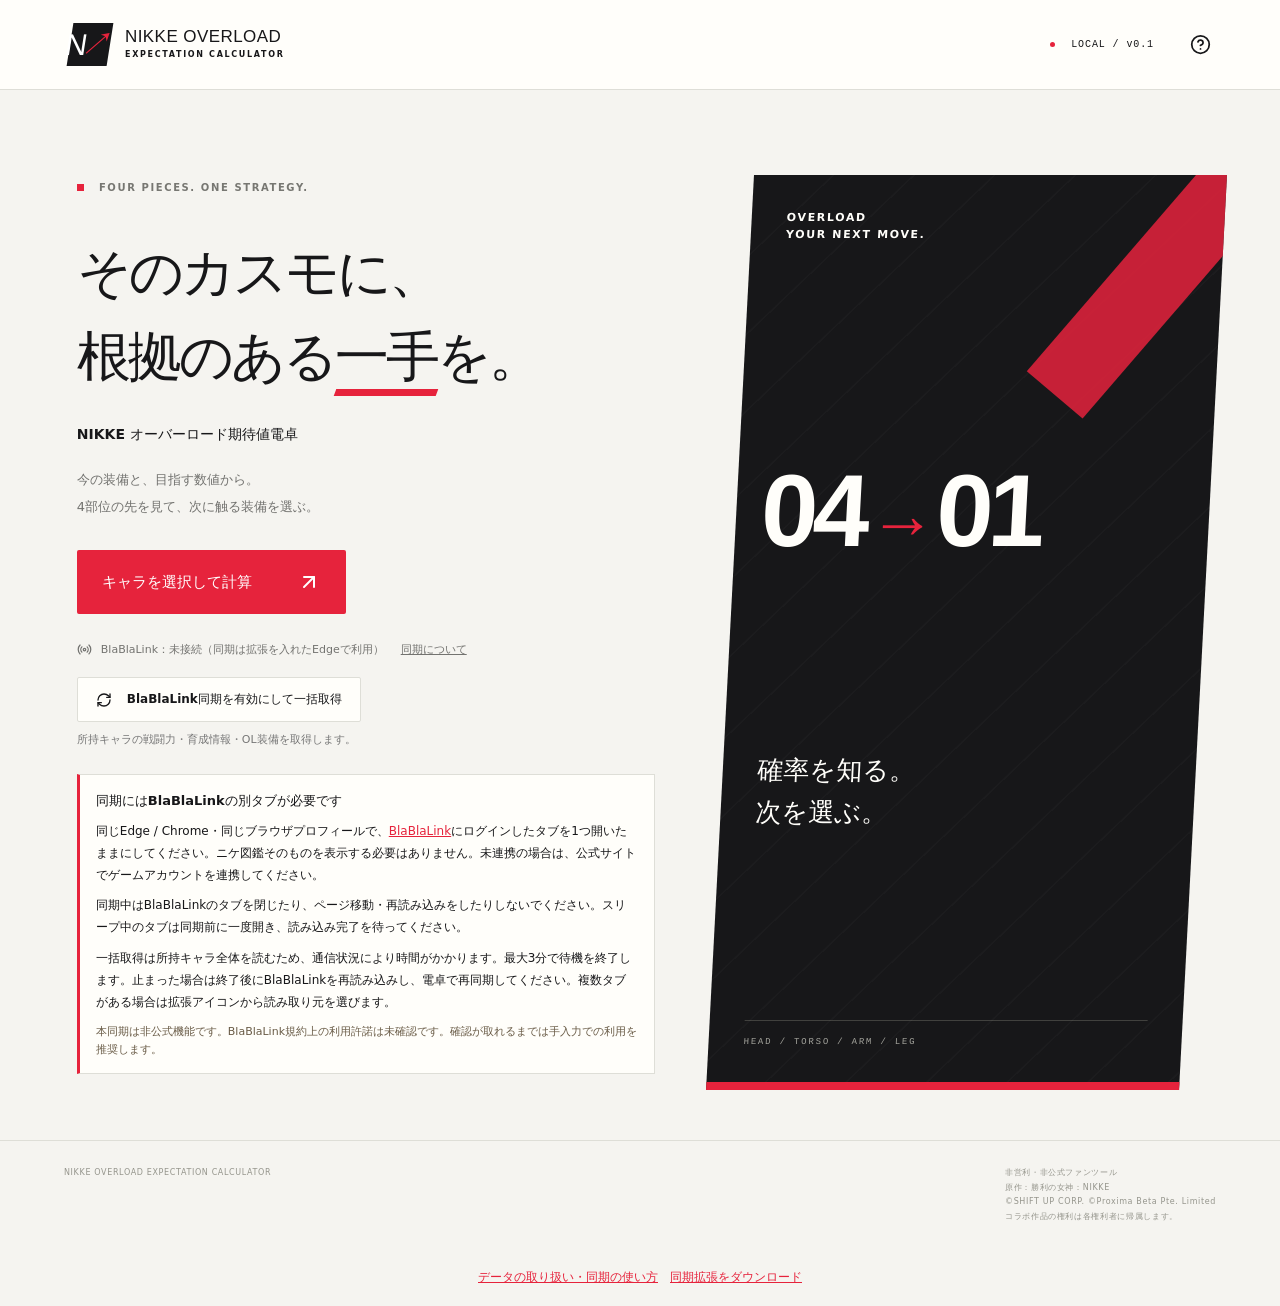
==== index.html @ 5bc61e9d "Clarify sync prerequisites and noncommercial fan-tool status Explain the required logged-in BlaBlaLi" ====
<!doctype html><html lang="ja"><head><meta name="referrer" content="no-referrer"><meta http-equiv="Content-Security-Policy" content="default-src 'self'; script-src 'self'; connect-src 'none'; img-src 'self' data: https://sg-tools-cdn.blablalink.com; style-src 'self' 'unsafe-inline' https://fonts.googleapis.com; font-src 'self' https://fonts.gstatic.com; worker-src 'self'; object-src 'none'; base-uri 'self'; form-action 'none'"><meta charset="UTF-8"/><meta name="viewport" content="width=device-width,initial-scale=1.0"/><meta name="description" content="4部位から、次の一手へ。NIKKE オーバーロード期待値電卓。"/><link rel="icon" type="image/svg+xml" href="./favicon.svg"/><title>NIKKE | オーバーロード期待値電卓</title>  <script type="module" crossorigin src="./index-blAMmpt7.js"></script>
  <link rel="stylesheet" crossorigin href="./index-CBoidAaL.css">
</head><body><div id="root"></div><aside style="padding:20px;text-align:center;font-size:12px"><a href="./privacy.html">データの取り扱い・同期の使い方</a>　<a href="./nikke-sync-extension.zip" download>同期拡張をダウンロード</a></aside></body></html>
---- index-CBoidAaL.css ----
@import"https://fonts.googleapis.com/css2?family=Noto+Sans+JP:wght@400;500;600;700;800;900&family=Oswald:wght@500;600;700&display=swap";:root{font-family:Noto Sans JP,system-ui,sans-serif;color:#171719;background:#f5f4f0;font-synthesis:none;font-weight:400;--red:#e6233c;--ink:#171719;--muted:#777772;--line:#deded7;--white:#fffefa}*{box-sizing:border-box}body{margin:0}button,input,select{font:inherit}button{cursor:pointer}button:disabled{cursor:default;opacity:.45}button,a,input,select,summary{outline-offset:4px}button:focus-visible,a:focus-visible,input:focus-visible,select:focus-visible,summary:focus-visible{outline:2px solid var(--red)}button{color:inherit}a{color:var(--red)}button{border:0}input,select{min-width:0;border:1px solid var(--line);background:var(--white);border-radius:3px;color:var(--ink)}input{padding:10px}select{padding:10px 28px 10px 10px}h1,h2,h3,p{margin:0}p{line-height:1.85}small{line-height:1.65}h1{font-weight:900;letter-spacing:-.055em}h2{font-size:26px;letter-spacing:-.045em}h3{font-size:16px}button{transition:background .18s,transform .18s}.app-header{height:90px;border-bottom:1px solid var(--line);display:flex;align-items:center;justify-content:space-between;padding:0 5%;background:var(--white)}.brand{display:flex;align-items:center;gap:15px;text-align:left;background:transparent;font-size:17px;font-family:Oswald,sans-serif;letter-spacing:.025em}.brand strong{font-weight:500}.brand small{display:block;font-family:system-ui,sans-serif;font-size:8px;font-weight:700;letter-spacing:.21em;margin-top:1px}.brand-mark{font-family:Oswald,sans-serif;display:flex;align-items:center;justify-content:center;position:relative;background:var(--ink);color:#fff;font-size:30px;width:40px;height:43px;transform:skew(-9deg)}.brand-mark span{color:var(--red);font-size:32px;margin-left:-6px}.header-right{display:flex;align-items:center;gap:30px}.local-label{font-family:monospace;font-size:10px;letter-spacing:.09em}.local-label i{display:inline-block;width:5px;height:5px;background:var(--red);border-radius:50%;margin-right:9px}.icon-btn{display:inline-flex;align-items:center;justify-content:center;background:transparent;min-width:32px;height:32px;padding:5px}.icon-btn:hover{background:#e9e8e3}.eyebrow{font-family:system-ui,sans-serif;font-size:10px;line-height:1.5;font-weight:700;letter-spacing:.16em}.text-btn{display:inline-flex;align-items:center;gap:5px;background:transparent;padding:4px 0;font-size:12px}.text-btn:hover{color:var(--red)}.primary,.secondary{display:inline-flex;align-items:center;justify-content:center;gap:15px;border-radius:2px;font-size:12px;font-weight:700;padding:13px 18px}.primary{background:var(--red);color:#fff}.primary:hover{background:#cf1630;transform:translateY(-1px)}.secondary{background:var(--white);border:1px solid var(--line)}.secondary:hover{border-color:var(--ink)}.primary.large{font-size:15px;padding:20px 25px;gap:45px}.home{max-width:1400px;margin:0 auto;padding:85px 6% 50px;display:grid;grid-template-columns:1.1fr .9fr;gap:50px 75px;min-height:calc(100vh - 165px)}.home-text>.eyebrow{margin:5px 0 36px;color:var(--muted)}.red-dot{display:inline-block;width:7px;height:7px;background:var(--red);margin-right:10px}.home h1{font-size:clamp(36px,4.25vw,66px);line-height:1.55;margin-bottom:22px;white-space:nowrap}.accent-word{position:relative;display:inline-block}.accent-word:after{position:absolute;content:"";height:7px;background:var(--red);left:0;right:0;bottom:4px;transform:skew(-20deg)}.home-sub{font-size:14px;font-weight:700}.home-description{font-size:13px;color:#72726f;margin:18px 0 30px;line-height:2.1}.connection{display:flex;align-items:center;gap:9px;color:#737370;font-size:11px;margin-top:24px}.connection .text-btn{font-size:11px;text-decoration:underline;margin-left:8px}.home-art{background:var(--ink);color:var(--white);min-height:450px;position:relative;overflow:hidden;transform:skew(-3deg);padding:35px;display:flex;flex-direction:column;justify-content:space-between;border-bottom:8px solid var(--red)}.home-art:after{content:"";position:absolute;background:var(--red);height:360px;width:75px;right:10px;top:-100px;transform:rotate(39deg);opacity:.85}.art-small{font-family:system-ui,sans-serif;font-weight:600;font-size:11px;letter-spacing:.15em;line-height:1.5}.art-number{font-family:Oswald,Impact,sans-serif;font-size:clamp(72px,8vw,130px);font-weight:600;letter-spacing:-.05em;line-height:1;margin:30px -10px 0;z-index:1;white-space:nowrap}.art-number span{font-size:.65em;color:var(--red);padding:0 5px}.art-caption{font-size:26px;font-weight:800;line-height:1.6;z-index:1}.art-bottom{font:9px monospace;letter-spacing:.2em;color:#a3a39c;border-top:1px solid #41413e;padding-top:16px}.art-rules{position:absolute;top:0;right:0;bottom:0;left:0;background:repeating-linear-gradient(135deg,transparent,transparent 55px,#ffffff06 56px,#ffffff06 57px)}.recent{grid-column:1/-1;margin-top:20px}.recent .section-title{padding-bottom:18px}.recent h2{font-size:16px}.recent-list{display:flex;gap:16px;flex-wrap:wrap}.recent-list>button{border:1px solid var(--line);background:var(--white);display:flex;align-items:center;gap:14px;padding:9px 14px 9px 9px;max-width:300px;text-align:left}.recent-list img,.recent-list .image-fallback{width:45px;height:54px;object-fit:cover;background:#d9d9d6}.recent-list span{font-size:12px;font-weight:700}.recent-list small{display:block;font-size:9px;font-weight:400;color:var(--muted);margin-top:4px}.recent-list svg{margin-left:10px}.page{max-width:1500px;margin:auto;padding:30px 5% 70px}.back{margin-bottom:30px}.section-top{display:flex;justify-content:space-between;gap:20px;margin-bottom:35px}.picker h1{font-size:42px;line-height:1.5;margin-top:15px}.picker>.section-top .eyebrow{color:var(--red)}.search-box{display:flex;align-items:center;gap:15px;background:var(--white);border:1px solid var(--line);padding:5px 18px;margin-bottom:15px}.search-box>input{flex:1;border:none;font-size:14px;padding:15px 0;background:transparent}.search-box span{font:11px monospace;color:var(--muted)}.filters{display:flex;gap:10px;flex-wrap:wrap;margin-bottom:30px}.filters select{font-size:11px;padding:9px;flex:1;min-width:105px}.filters .text-btn{padding:10px}.character-grid{display:grid;grid-template-columns:repeat(7,minmax(0,1fr));gap:26px 16px}.character-card{background:none;padding:0;text-align:left;min-width:0}.character-card .portrait{height:195px;background:#e6e5df;overflow:hidden;position:relative}.character-card img{height:100%;width:100%;object-fit:cover;object-position:center 25%;transition:transform .25s}.character-card:hover img{transform:scale(1.035)}.character-card:hover .portrait{outline:2px solid var(--red);outline-offset:2px}.character-card>strong{display:block;font-size:12px;line-height:1.55;margin-top:10px}.character-card>small{display:block;font-size:9px;color:var(--muted);margin-top:4px}.burst-tag{position:absolute;left:8px;top:8px;background:var(--ink);color:#fff;padding:4px 8px;font:12px Oswald,sans-serif}.card-arrow{position:absolute;bottom:8px;right:8px;color:var(--ink);background:var(--white);padding:2px}.image-fallback{height:100%;display:grid;place-items:center;font-size:32px;color:#9c9c95;background:#e5e4dc}.detail-breadcrumb{display:flex;gap:13px;align-items:center;font-size:10px;color:#8b8b84;margin-bottom:24px}.character-header{display:flex;align-items:center;justify-content:space-between;margin-bottom:28px;gap:15px}.character-identity{display:flex;align-items:center;gap:22px;min-width:0}.character-identity>img,.character-identity>.image-fallback{width:90px;height:100px;object-fit:cover;object-position:center 20%;background:#e7e6e0;border-bottom:3px solid var(--red)}.character-identity .eyebrow{color:var(--muted);font-size:9px}.character-identity h1{font-size:32px;margin:5px 0 11px;line-height:1.4}.character-meta{display:flex;gap:9px;flex-wrap:wrap}.character-meta span{font-size:10px;padding-right:10px;border-right:1px solid #cfcfc7}.character-meta span:last-child{border-right:none}.next-move{color:var(--white);background:var(--ink);padding:25px 32px 0;border-left:6px solid var(--red);position:relative;overflow:hidden}.next-move:after{content:"";position:absolute;right:37%;top:-80px;width:80px;height:300px;transform:rotate(30deg);background:#ffffff03;pointer-events:none}.next-label{display:flex;gap:9px;align-items:center;font:700 16px Oswald,sans-serif;letter-spacing:.11em;color:var(--red);padding-bottom:18px;border-bottom:1px solid #3b3b3d}.next-label svg{margin-left:auto}.red-line{display:block;width:14px;height:3px;background:var(--red)}.next-main{display:flex;align-items:center;justify-content:space-between;gap:20px;padding:25px 0}.next-main .eyebrow{font-size:9px;color:#a6a6a3;letter-spacing:.06em}.next-main h2{font:600 clamp(30px,4vw,48px) "Oswald",sans-serif;letter-spacing:-.02em;margin:8px 0 5px;line-height:1.25}.next-main h2 span{font-family:Noto Sans JP,sans-serif;font-size:.42em;font-weight:500;letter-spacing:0;color:#c2c2bb;margin-left:10px}.next-main p:last-child{font-size:12px;display:flex;align-items:center;gap:9px}.next-cost{border-left:1px solid #3b3b3d;padding-left:40px;min-width:34%}.next-cost>small{color:#a6a6a3;font-size:10px}.cost-pair{display:flex;align-items:baseline;gap:35px}.cost-pair>div{display:flex;align-items:baseline;gap:8px}.cost-pair strong{font:500 38px Oswald,sans-serif;font-variant-numeric:tabular-nums}.cost-pair span{font-size:10px;white-space:nowrap}.next-cost .cost-pair{margin:5px 0;gap:32px}.next-cost .cost-pair>div{display:flex;flex-direction:column;gap:0}.next-cost .cost-pair strong{font-size:45px}.next-bottom{border-top:1px solid #3b3b3d;font-size:10px;padding:13px 0 14px;color:#adada8;line-height:1.8}.toolbar{display:flex;align-items:center;justify-content:space-between;gap:20px;padding:22px 0 28px}.inventory{display:flex;gap:20px}.inventory label{display:flex;align-items:center;gap:10px;font-size:11px}.inventory input{width:95px;font:500 20px Oswald,sans-serif}.sync-controls{text-align:right}.sync-controls>small{display:block;font-size:9px;color:var(--muted);margin-top:7px}.section-title{display:flex;justify-content:space-between;align-items:center;gap:15px;padding-bottom:22px;padding-top:20px}.section-title .eyebrow{color:var(--muted);font-size:9px;margin-bottom:7px}.muted{font-size:10px;color:var(--muted)}.equipment-grid{display:grid;grid-template-columns:repeat(4,minmax(0,1fr));gap:15px}.equipment-card{background:var(--white);border:1px solid var(--line);min-width:0}.equipment-card header{padding:18px 15px;display:flex;gap:12px;align-items:center;border-bottom:1px solid var(--line)}.asset-placeholder{background:#eeede7;color:#818179;width:43px;height:43px;display:grid;place-items:center}.equipment-card header .eyebrow{font-size:7px;color:var(--muted);letter-spacing:.13em}.equipment-card h3{font:500 23px Oswald,sans-serif;margin-top:2px}.equipment-card h3 small{font:10px Noto Sans JP,sans-serif;color:var(--muted);margin-left:6px}.option-row{padding:13px 10px;display:flex;align-items:flex-start;gap:8px;border-bottom:1px solid #ededE7}.option-row.locked{background:#f0f0e9}.slot-index{font:500 17px Oswald,sans-serif;width:23px;color:#77766d;flex-shrink:0;padding-top:5px}.slot-index span{font:7px system-ui,sans-serif;display:block;margin-top:5px;letter-spacing:0}.option-fields{flex:1;min-width:0}.option-fields>select{width:100%;font-size:10px;border:0;background:transparent;padding:5px 16px 6px 2px;font-weight:600}.value-lock{display:flex;gap:3px}.value-lock>select{flex:1;width:50%;font-size:10px;padding:5px 0 5px 3px}.lock-field{display:flex;align-items:center;gap:1px;width:65px}.lock-field>select{padding:5px 0;font-size:9px;width:50px;background:transparent;border:0}.lock-field svg{flex-shrink:0;color:#84847d}.equipment-card footer{display:flex;gap:5px;align-items:center;font-size:8px;color:#8a8a82;padding:10px}.totals{display:flex;gap:10px 18px;align-items:center;flex-wrap:wrap;background:#eeede7;padding:17px;margin:15px 0 10px;font-size:10px}.totals>span:first-child{font-weight:700}.totals strong{font-weight:600;margin-left:4px}.caption{display:block;font-size:9px;color:var(--muted);line-height:1.9}.goals{margin-top:26px}.depth-control{display:flex;align-items:center;gap:9px;font-size:10px;color:var(--muted)}.depth-control select{padding:8px;font-size:10px}.goal-columns{display:grid;grid-template-columns:1fr 1fr;gap:24px}.required-panel,.optional-panel{background:var(--white);border:1px solid var(--line);padding:25px}.goal-columns h3{display:flex;align-items:center;gap:12px;font-size:14px}.tag{display:inline-block;background:var(--ink);color:#fff;font-size:9px;padding:4px 9px;letter-spacing:.04em}.tag.outline{background:transparent;border:1px solid #c4c4bc;color:#64645f}.goal-columns p{font-size:10px;color:var(--muted);margin:12px 0 18px}.goal-row{display:flex;gap:10px;align-items:center;margin-bottom:10px}.goal-row>label{display:flex;align-items:center;justify-content:space-between;gap:20px;flex:1;font-size:12px;font-weight:600}.unit-input{display:flex;align-items:center;background:#f5f4ef;border:1px solid var(--line);max-width:180px}.unit-input input{background:transparent;border:0;width:100%;padding:10px;font-family:Oswald,sans-serif;font-size:21px;font-weight:500}.unit-input>span{font-size:10px;white-space:nowrap;padding-right:12px;color:var(--muted)}.required-panel>select,.optional-panel>select{border-style:dashed;background:transparent;font-size:11px;width:100%;margin-top:6px;color:var(--muted)}.ammo-goal{border-top:1px solid var(--line);margin-top:20px;padding-top:18px}.ammo-goal label{display:flex;align-items:center;justify-content:space-between;gap:10px;font-size:12px;font-weight:600}.ammo-goal .unit-input{margin-right:42px}.ammo-goal small{display:block;font-size:9px;color:var(--muted);margin-top:8px}.optional-row{display:flex;align-items:center;gap:12px;border-bottom:1px solid var(--line);padding:9px 0}.optional-row strong{font-weight:500;font-size:12px;flex:1}.priority-number{font:500 20px Oswald,sans-serif;color:#99998f}.optional-row:first-of-type .priority-number{color:var(--red)}.optional-panel .optional-note{font-size:9px;line-height:1.9;margin-bottom:0}.results{margin-top:30px}.tabs{display:flex;border-bottom:2px solid var(--ink);gap:0}.tabs button{flex:1;background:transparent;text-align:left;padding:17px 20px;font-size:13px;font-weight:700;display:flex;justify-content:space-between}.tabs button.active{background:var(--ink);color:var(--white)}.tabs button.active span{color:var(--red)}.tabs button span{font:500 15px Oswald,sans-serif;color:#99998f}.method-note{font-size:10px;color:var(--muted);margin:16px 0 22px}.route-card{background:var(--white);border:1px solid var(--line);margin-bottom:13px}.route-heading{display:flex;align-items:center;gap:22px;padding:22px 25px}.rank{font:600 38px Oswald,sans-serif;color:var(--red);line-height:1}.route-heading h3{font-size:17px;letter-spacing:.01em}.route-heading p{font-size:10px;color:var(--muted);margin-top:4px}.route-heading>.cost-pair{margin-left:auto}.route-heading .cost-pair strong{font-size:28px}.route-chips{display:flex;gap:9px;flex-wrap:wrap;padding:0 25px 18px}.route-chips>span{padding:5px 9px;font-size:9px;background:#f1f0eb;border:1px solid #e5e4dc}.route-card details{border-top:1px solid var(--line)}summary{cursor:pointer;display:flex;justify-content:space-between;align-items:center;padding:13px 25px;font-size:10px;color:#797971;list-style:none}.route-detail{padding:8px 25px 25px}.route-detail p{font-size:11px;margin-bottom:15px}.route-detail table,.optional-comparison table{width:100%;border-collapse:collapse;font-size:10px}.route-detail th,.optional-comparison th{text-align:left;background:#eeede7;font-weight:600}.route-detail th,.route-detail td,.optional-comparison th,.optional-comparison td{padding:10px;border-bottom:1px solid var(--line)}.completion{font-size:10px;display:flex;flex-wrap:wrap;gap:10px;margin-top:18px;align-items:center}.completion>span{display:flex;gap:5px;align-items:center;font-weight:700}.completion>div{border-left:1px solid var(--line);padding-left:10px}.optional-comparison{margin-top:35px}.optional-comparison>p{margin:12px 0 18px}.optional-comparison>small{font-size:9px;color:var(--muted);margin-top:10px;display:block}.empty-message{padding:50px 25px;background:#ebeae3;text-align:center;font-size:12px;color:#76766d;display:flex;justify-content:center;gap:12px;align-items:center}.error-box{padding:20px;border-left:3px solid var(--red);background:#f7e8e7;font-size:12px}.notice{padding:15px 18px;margin:0 0 20px;background:#eae9e2;border-left:3px solid var(--ink);font-size:11px;line-height:1.8;overflow-wrap:anywhere}.app-footer{display:flex;justify-content:space-between;padding:25px 5%;border-top:1px solid var(--line);gap:15px;color:#95958c;font-size:8px;letter-spacing:.08em}.drawer-backdrop,.modal-backdrop{position:fixed;top:0;right:0;bottom:0;left:0;background:#11111170;z-index:20;display:flex}.drawer-backdrop{justify-content:flex-end}.drawer{width:min(510px,100%);background:var(--white);overflow:auto;box-shadow:-20px 0 60px #0002;animation:slide .2s ease}.drawer-picker{padding:30px 25px}.drawer-picker h1{font-size:26px}.drawer-picker .section-top{margin-bottom:20px}.drawer-picker .character-grid{grid-template-columns:repeat(3,minmax(0,1fr));gap:20px 12px}.drawer-picker .character-card .portrait{height:160px}.drawer-picker .filters{gap:6px}.drawer-picker .filters select{min-width:115px;font-size:10px}.drawer-picker .character-card>strong{font-size:10px}.modal-backdrop{align-items:center;justify-content:center;padding:25px}.help-modal{max-width:650px;max-height:90vh;overflow:auto;background:var(--white);padding:40px;position:relative;box-shadow:0 10px 50px #0003}.help-modal .close{position:absolute;top:20px;right:20px}.help-modal h2{margin:12px 0 25px}.help-modal h3{margin:24px 0 10px}.help-modal p,.help-modal li{font-size:12px;line-height:1.9;color:#62625a}.help-modal p+p{margin-top:10px}.help-modal ol{padding-left:20px}.help-modal li{margin-bottom:7px}.help-modal code{background:#edece6;padding:1px 5px}.spinner{width:16px;height:16px;border:2px solid #c7c7be;border-top-color:var(--red);border-radius:50%;animation:spin 1s linear infinite}.spin{animation:spin 1s linear infinite}@keyframes spin{to{transform:rotate(360deg)}}@keyframes slide{0%{transform:translate(35px);opacity:.6}to{transform:translate(0);opacity:1}}@media(min-width:1600px){.character-grid{grid-template-columns:repeat(8,minmax(0,1fr))}}@media(max-width:1100px){.character-grid{grid-template-columns:repeat(5,minmax(0,1fr))}.equipment-grid{grid-template-columns:repeat(2,minmax(0,1fr))}.option-fields>select{font-size:12px}.value-lock>select{font-size:11px}.lock-field{width:82px}.lock-field>select{width:62px;font-size:10px}.home{gap:40px;padding:65px 5%}.home-art{padding:25px;min-height:430px}.toolbar{align-items:flex-start}.inventory{gap:12px}.inventory label{display:block}.inventory input{display:block;margin-top:6px}.next-cost{padding-left:30px}.next-main h2{font-size:40px}.next-cost .cost-pair strong{font-size:38px}.goal-row>label{gap:10px}.unit-input{max-width:145px}}@media(max-width:760px){.app-header{height:72px;padding:0 5%}.brand{font-size:15px;gap:12px}.brand-mark{width:33px;height:36px;font-size:25px}.brand small{font-size:6px}.header-right{gap:12px}.local-label{font-size:8px}.home{padding:45px 6% 35px;grid-template-columns:1fr;gap:35px}.home h1{font-size:42px;white-space:normal}.home-text>.eyebrow{margin-bottom:28px;font-size:8px}.home-art{min-height:220px;height:245px;transform:skew(-2deg);padding:24px}.art-number{position:absolute;right:25px;top:42px;font-size:94px;margin:0}.art-caption{font-size:20px;margin-top:15px}.art-bottom{font-size:8px}.home-art:after{right:15px;top:-190px}.home-description,.home-sub{font-size:12px}.home .primary.large{font-size:13px;padding:18px 22px;gap:35px}.recent{margin-top:0}.recent-list{gap:8px}.recent-list>button{width:100%;max-width:none}.recent-list>button svg{margin-left:auto}.page{padding:22px 4% 45px}.picker h1{font-size:30px}.character-grid{grid-template-columns:repeat(4,minmax(0,1fr));gap:20px 10px}.character-card .portrait{height:150px}.character-card>strong{font-size:10px}.character-card>small{font-size:8px}.filters{gap:7px}.filters select{flex:1 1 30%;min-width:90px;font-size:10px}.search-box{padding:4px 12px;gap:9px}.search-box>input{font-size:12px}.search-box span{font-size:9px}.character-identity{gap:13px;align-items:flex-start}.character-identity>img,.character-identity>.image-fallback{width:65px;height:83px}.character-identity h1{font-size:23px;margin:6px 0 9px}.character-meta{gap:5px 0}.character-meta span{font-size:8px;padding:0 7px}.character-meta span:first-child{padding-left:0}.character-header{align-items:flex-start;position:relative;padding-bottom:36px;margin-bottom:12px}.character-header>.secondary{position:absolute;right:0;bottom:0;font-size:10px;padding:8px 11px}.detail-breadcrumb{margin-bottom:18px}.next-move{padding:20px 20px 0;border-left-width:4px}.next-label{font-size:14px;padding-bottom:12px}.next-main{display:block;padding:20px 0 18px}.next-main h2{font-size:38px;margin:8px 0}.next-main p:last-child{font-size:10px}.next-cost{border-left:0;border-top:1px solid #3b3b3d;padding:16px 0 0;margin-top:19px}.next-cost>small{font-size:9px}.next-cost .cost-pair{gap:32px;margin-top:7px}.next-cost .cost-pair>div{flex-direction:row;gap:9px;align-items:baseline}.next-cost .cost-pair strong{font-size:35px}.next-cost .cost-pair span{font-size:9px}.next-bottom{font-size:9px;padding:11px 0}.toolbar{flex-direction:column;gap:18px;padding:20px 0}.inventory{width:100%;gap:15px}.inventory label{flex:1;display:flex;align-items:center;gap:9px;font-size:9px}.inventory input{width:90px;flex:1;margin:0;font-size:18px;max-width:110px}.sync-controls{width:100%;text-align:left;display:flex;flex-direction:column;align-items:flex-start;gap:4px}.sync-controls>.secondary{font-size:10px;padding:10px 13px}.section-title h2{font-size:22px}.section-title{padding:20px 0 17px}.section-title>.muted{font-size:8px;max-width:100px;text-align:right}.equipment-grid{gap:10px}.equipment-card header{padding:14px 10px;gap:8px}.asset-placeholder{width:34px;height:35px}.equipment-card header .eyebrow{font-size:6px}.equipment-card h3{font-size:21px}.option-row{padding:12px 7px;gap:5px}.slot-index{width:19px;font-size:14px}.slot-index span{font-size:6px}.option-fields>select{font-size:10px;padding-left:0}.value-lock{display:block}.value-lock>select{width:100%;font-size:10px}.lock-field{margin-top:3px;width:100%;justify-content:flex-end}.lock-field>select{font-size:9px;width:53px}.equipment-card footer{font-size:7px;padding:8px 6px;gap:2px}.equipment-card footer svg{display:none}.totals{font-size:9px;padding:13px;gap:10px 13px}.caption{font-size:8px}.goals{margin-top:12px}.goal-columns{grid-template-columns:1fr;gap:14px}.required-panel,.optional-panel{padding:20px}.goal-row>label{font-size:12px}.unit-input{max-width:160px}.depth-control{font-size:9px;gap:5px}.depth-control select{font-size:9px;padding:7px}.tabs button{font-size:11px;padding:14px 11px}.tabs button span{font-size:12px}.method-note{font-size:9px}.route-heading{flex-wrap:wrap;gap:13px;padding:18px}.rank{font-size:32px}.route-heading h3{font-size:15px}.route-heading p{font-size:9px}.route-heading>.cost-pair{width:100%;margin-left:0;border-top:1px solid var(--line);padding-top:9px;gap:26px}.route-heading .cost-pair strong{font-size:27px}.route-chips{padding:0 18px 15px;gap:5px}.route-chips>span{font-size:8px;padding:4px 7px}.route-detail{padding:5px 16px 20px}.route-detail p{font-size:10px}.route-detail table{font-size:9px}.route-detail th,.route-detail td{padding:8px 5px}.route-detail td:last-child{max-width:130px}.optional-comparison table{font-size:8px}.optional-comparison th,.optional-comparison td{padding:9px 4px}.optional-comparison h3{font-size:14px}.optional-comparison>small{font-size:8px}.app-footer{flex-direction:column;font-size:7px;gap:8px;padding:20px 5%}.help-modal{padding:30px 24px;max-height:92vh}.modal-backdrop{padding:12px}.help-modal h2{font-size:23px}.help-modal p,.help-modal li{font-size:11px}}@media(max-width:440px){.character-grid{grid-template-columns:repeat(3,minmax(0,1fr))}.character-card .portrait{height:145px}.local-label{display:none}.home h1{font-size:35px}.home .connection{font-size:9px;gap:7px}.connection .text-btn{font-size:9px}.art-number{font-size:85px;right:20px}.art-caption{font-size:17px}.next-cost .cost-pair{gap:23px}.next-cost .cost-pair strong{font-size:32px}.next-main h2{font-size:34px}.equipment-grid{grid-template-columns:1fr}.option-row{padding:13px;gap:13px}.option-fields>select{font-size:12px}.value-lock{display:flex;gap:7px}.value-lock>select{width:auto;flex:1;font-size:11px}.lock-field{width:80px;margin-top:0}.lock-field>select{font-size:10px;width:60px}.slot-index{font-size:18px;width:25px}.slot-index span{font-size:7px}.equipment-card footer{font-size:8px;padding:10px 13px}.equipment-card header{padding:15px}.equipment-card header .eyebrow{font-size:8px}.equipment-card h3{font-size:23px}.asset-placeholder{width:40px;height:40px}.drawer-picker{padding:25px 15px}.drawer-picker .character-card .portrait{height:140px}}@media(prefers-reduced-motion:reduce){*,*:before,*:after{animation:none!important;transition:none!important;scroll-behavior:auto!important}}.equipment-image{width:66px;height:74px;object-fit:contain;flex-shrink:0;display:block}@media(max-width:760px){.equipment-image{width:48px;height:54px}}.lock-choice{position:relative;min-width:76px;height:34px;display:flex;align-items:center;justify-content:flex-start;gap:6px}.lock-choice>svg{flex-shrink:0}.lock-none>svg{color:#858582}.lock-module>svg{color:#04b7ef}.lock-key>svg{color:#ce4d4b}.lock-choice-value{width:34px;height:32px;display:flex;align-items:center;justify-content:center;font-size:10px;color:#333}.lock-choice-value img{width:32px;height:30px;object-fit:contain}.lock-choice>select{position:absolute;top:0;right:0;bottom:0;left:0;width:100%;height:100%;opacity:0;cursor:pointer}.lock-choice:focus-within{outline:2px solid #04a6db;outline-offset:2px}.lock-choice:after{content:"⌄";font-size:11px;color:#666;pointer-events:none}.lock-choice:has(select:disabled){opacity:.45}.home-sync{margin-top:16px;display:flex;flex-direction:column;align-items:flex-start;gap:9px}.home-sync small,.sort-caption{font-size:11px;color:#777}.home-sync .notice{font-size:12px;line-height:1.7}.sort-caption{margin:15px 0}.character-card .combat-value{color:#242424;font-weight:700;margin-top:7px}.ammo-breakdown{margin-top:16px;font-size:12px;line-height:1.8}.ammo-breakdown table{width:100%;border-collapse:collapse}.ammo-breakdown th,.ammo-breakdown td{padding:6px 8px;border-bottom:1px solid var(--line);text-align:right}.ammo-breakdown th:first-child{text-align:left}.ammo-breakdown thead{color:#777;font-size:10px}.ammo-breakdown p{margin:12px 0!important;color:#444!important}.ammo-breakdown .ammo-target{padding:10px;background:#eeede7}.ammo-breakdown strong{color:#171717}.ammo-breakdown small{display:block;font-size:10px}.sync-notice{margin:16px 0;padding:14px 16px;border:1px solid var(--line);border-left:3px solid var(--red);background:var(--white);font-size:12px;line-height:1.8;text-align:left}.sync-notice strong{display:block;font-size:13px;margin-bottom:7px}.sync-notice p+p{margin-top:8px}.sync-notice small{display:block;margin-top:10px;color:#695b46}.app-footer{line-height:1.8}
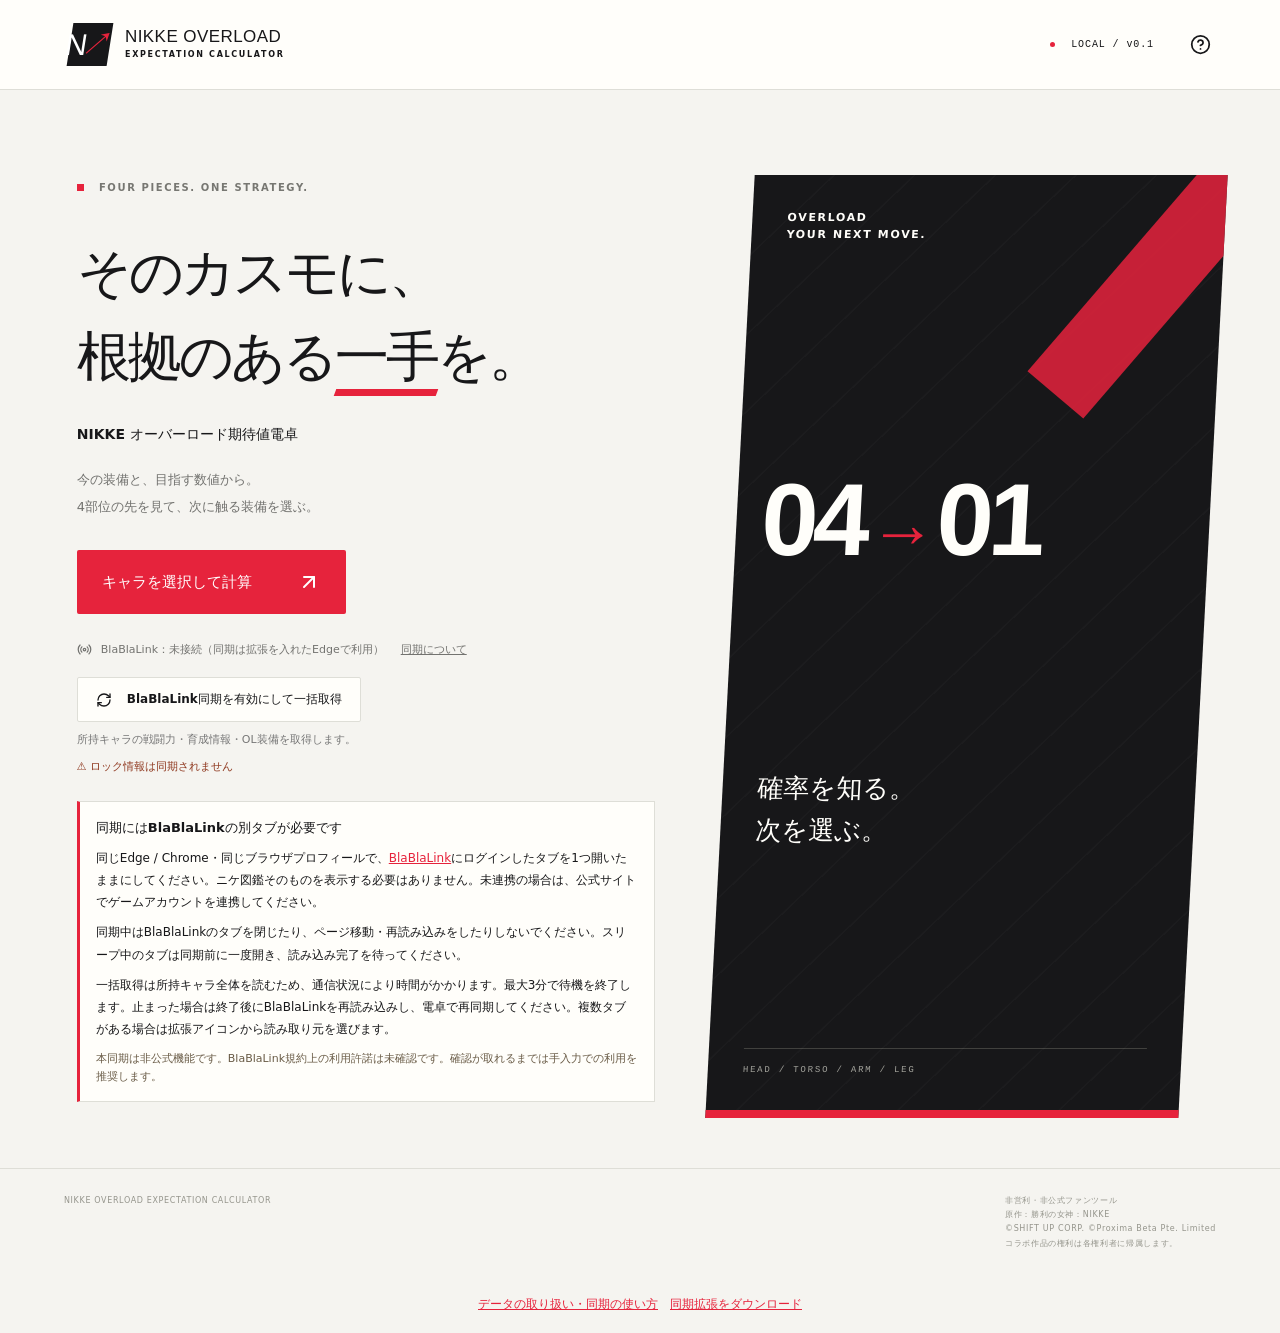
==== commit c758c88b: "Redesign result guidance and preserve manual OL locks Show NEXT BEST MOVE, three strategy tabs, outc" ====
--- a/index.html
+++ b/index.html
@@ -1,3 +1,3 @@
-<!doctype html><html lang="ja"><head><meta name="referrer" content="no-referrer"><meta http-equiv="Content-Security-Policy" content="default-src 'self'; script-src 'self'; connect-src 'none'; img-src 'self' data: https://sg-tools-cdn.blablalink.com; style-src 'self' 'unsafe-inline' https://fonts.googleapis.com; font-src 'self' https://fonts.gstatic.com; worker-src 'self'; object-src 'none'; base-uri 'self'; form-action 'none'"><meta charset="UTF-8"/><meta name="viewport" content="width=device-width,initial-scale=1.0"/><meta name="description" content="4部位から、次の一手へ。NIKKE オーバーロード期待値電卓。"/><link rel="icon" type="image/svg+xml" href="./favicon.svg"/><title>NIKKE | オーバーロード期待値電卓</title>  <script type="module" crossorigin src="./index-blAMmpt7.js"></script>
-  <link rel="stylesheet" crossorigin href="./index-CBoidAaL.css">
+<!doctype html><html lang="ja"><head><meta name="referrer" content="no-referrer"><meta http-equiv="Content-Security-Policy" content="default-src 'self'; script-src 'self'; connect-src 'none'; img-src 'self' data: https://sg-tools-cdn.blablalink.com; style-src 'self' 'unsafe-inline' https://fonts.googleapis.com; font-src 'self' https://fonts.gstatic.com; worker-src 'self'; object-src 'none'; base-uri 'self'; form-action 'none'"><meta charset="UTF-8"/><meta name="viewport" content="width=device-width,initial-scale=1.0"/><meta name="description" content="4部位から、次の一手へ。NIKKE オーバーロード期待値電卓。"/><link rel="icon" type="image/svg+xml" href="./favicon.svg"/><title>NIKKE | オーバーロード期待値電卓</title>  <script type="module" crossorigin src="./index-BZha-I4K.js"></script>
+  <link rel="stylesheet" crossorigin href="./index-MMRflH3g.css">
 </head><body><div id="root"></div><aside style="padding:20px;text-align:center;font-size:12px"><a href="./privacy.html">データの取り扱い・同期の使い方</a>　<a href="./nikke-sync-extension.zip" download>同期拡張をダウンロード</a></aside></body></html>
--- a/index-MMRflH3g.css
+++ b/index-MMRflH3g.css
@@ -0,0 +1 @@
+@import"https://fonts.googleapis.com/css2?family=Noto+Sans+JP:wght@400;500;600;700;800;900&family=Oswald:wght@500;600;700&display=swap";:root{font-family:Noto Sans JP,system-ui,sans-serif;color:#171719;background:#f5f4f0;font-synthesis:none;font-weight:400;--red:#e6233c;--ink:#171719;--muted:#777772;--line:#deded7;--white:#fffefa}*{box-sizing:border-box}body{margin:0}button,input,select{font:inherit}button{cursor:pointer}button:disabled{cursor:default;opacity:.45}button,a,input,select,summary{outline-offset:4px}button:focus-visible,a:focus-visible,input:focus-visible,select:focus-visible,summary:focus-visible{outline:2px solid var(--red)}button{color:inherit}a{color:var(--red)}button{border:0}input,select{min-width:0;border:1px solid var(--line);background:var(--white);border-radius:3px;color:var(--ink)}input{padding:10px}select{padding:10px 28px 10px 10px}h1,h2,h3,p{margin:0}p{line-height:1.85}small{line-height:1.65}h1{font-weight:900;letter-spacing:-.055em}h2{font-size:26px;letter-spacing:-.045em}h3{font-size:16px}button{transition:background .18s,transform .18s}.app-header{height:90px;border-bottom:1px solid var(--line);display:flex;align-items:center;justify-content:space-between;padding:0 5%;background:var(--white)}.brand{display:flex;align-items:center;gap:15px;text-align:left;background:transparent;font-size:17px;font-family:Oswald,sans-serif;letter-spacing:.025em}.brand strong{font-weight:500}.brand small{display:block;font-family:system-ui,sans-serif;font-size:8px;font-weight:700;letter-spacing:.21em;margin-top:1px}.brand-mark{font-family:Oswald,sans-serif;display:flex;align-items:center;justify-content:center;position:relative;background:var(--ink);color:#fff;font-size:30px;width:40px;height:43px;transform:skew(-9deg)}.brand-mark span{color:var(--red);font-size:32px;margin-left:-6px}.header-right{display:flex;align-items:center;gap:30px}.local-label{font-family:monospace;font-size:10px;letter-spacing:.09em}.local-label i{display:inline-block;width:5px;height:5px;background:var(--red);border-radius:50%;margin-right:9px}.icon-btn{display:inline-flex;align-items:center;justify-content:center;background:transparent;min-width:32px;height:32px;padding:5px}.icon-btn:hover{background:#e9e8e3}.eyebrow{font-family:system-ui,sans-serif;font-size:10px;line-height:1.5;font-weight:700;letter-spacing:.16em}.text-btn{display:inline-flex;align-items:center;gap:5px;background:transparent;padding:4px 0;font-size:12px}.text-btn:hover{color:var(--red)}.primary,.secondary{display:inline-flex;align-items:center;justify-content:center;gap:15px;border-radius:2px;font-size:12px;font-weight:700;padding:13px 18px}.primary{background:var(--red);color:#fff}.primary:hover{background:#cf1630;transform:translateY(-1px)}.secondary{background:var(--white);border:1px solid var(--line)}.secondary:hover{border-color:var(--ink)}.primary.large{font-size:15px;padding:20px 25px;gap:45px}.home{max-width:1400px;margin:0 auto;padding:85px 6% 50px;display:grid;grid-template-columns:1.1fr .9fr;gap:50px 75px;min-height:calc(100vh - 165px)}.home-text>.eyebrow{margin:5px 0 36px;color:var(--muted)}.red-dot{display:inline-block;width:7px;height:7px;background:var(--red);margin-right:10px}.home h1{font-size:clamp(36px,4.25vw,66px);line-height:1.55;margin-bottom:22px;white-space:nowrap}.accent-word{position:relative;display:inline-block}.accent-word:after{position:absolute;content:"";height:7px;background:var(--red);left:0;right:0;bottom:4px;transform:skew(-20deg)}.home-sub{font-size:14px;font-weight:700}.home-description{font-size:13px;color:#72726f;margin:18px 0 30px;line-height:2.1}.connection{display:flex;align-items:center;gap:9px;color:#737370;font-size:11px;margin-top:24px}.connection .text-btn{font-size:11px;text-decoration:underline;margin-left:8px}.home-art{background:var(--ink);color:var(--white);min-height:450px;position:relative;overflow:hidden;transform:skew(-3deg);padding:35px;display:flex;flex-direction:column;justify-content:space-between;border-bottom:8px solid var(--red)}.home-art:after{content:"";position:absolute;background:var(--red);height:360px;width:75px;right:10px;top:-100px;transform:rotate(39deg);opacity:.85}.art-small{font-family:system-ui,sans-serif;font-weight:600;font-size:11px;letter-spacing:.15em;line-height:1.5}.art-number{font-family:Oswald,Impact,sans-serif;font-size:clamp(72px,8vw,130px);font-weight:600;letter-spacing:-.05em;line-height:1;margin:30px -10px 0;z-index:1;white-space:nowrap}.art-number span{font-size:.65em;color:var(--red);padding:0 5px}.art-caption{font-size:26px;font-weight:800;line-height:1.6;z-index:1}.art-bottom{font:9px monospace;letter-spacing:.2em;color:#a3a39c;border-top:1px solid #41413e;padding-top:16px}.art-rules{position:absolute;top:0;right:0;bottom:0;left:0;background:repeating-linear-gradient(135deg,transparent,transparent 55px,#ffffff06 56px,#ffffff06 57px)}.recent{grid-column:1/-1;margin-top:20px}.recent .section-title{padding-bottom:18px}.recent h2{font-size:16px}.recent-list{display:flex;gap:16px;flex-wrap:wrap}.recent-list>button{border:1px solid var(--line);background:var(--white);display:flex;align-items:center;gap:14px;padding:9px 14px 9px 9px;max-width:300px;text-align:left}.recent-list img,.recent-list .image-fallback{width:45px;height:54px;object-fit:cover;background:#d9d9d6}.recent-list span{font-size:12px;font-weight:700}.recent-list small{display:block;font-size:9px;font-weight:400;color:var(--muted);margin-top:4px}.recent-list svg{margin-left:10px}.page{max-width:1500px;margin:auto;padding:30px 5% 70px}.back{margin-bottom:30px}.section-top{display:flex;justify-content:space-between;gap:20px;margin-bottom:35px}.picker h1{font-size:42px;line-height:1.5;margin-top:15px}.picker>.section-top .eyebrow{color:var(--red)}.search-box{display:flex;align-items:center;gap:15px;background:var(--white);border:1px solid var(--line);padding:5px 18px;margin-bottom:15px}.search-box>input{flex:1;border:none;font-size:14px;padding:15px 0;background:transparent}.search-box span{font:11px monospace;color:var(--muted)}.filters{display:flex;gap:10px;flex-wrap:wrap;margin-bottom:30px}.filters select{font-size:11px;padding:9px;flex:1;min-width:105px}.filters .text-btn{padding:10px}.character-grid{display:grid;grid-template-columns:repeat(7,minmax(0,1fr));gap:26px 16px}.character-card{background:none;padding:0;text-align:left;min-width:0}.character-card .portrait{height:195px;background:#e6e5df;overflow:hidden;position:relative}.character-card img{height:100%;width:100%;object-fit:cover;object-position:center 25%;transition:transform .25s}.character-card:hover img{transform:scale(1.035)}.character-card:hover .portrait{outline:2px solid var(--red);outline-offset:2px}.character-card>strong{display:block;font-size:12px;line-height:1.55;margin-top:10px}.character-card>small{display:block;font-size:9px;color:var(--muted);margin-top:4px}.burst-tag{position:absolute;left:8px;top:8px;background:var(--ink);color:#fff;padding:4px 8px;font:12px Oswald,sans-serif}.card-arrow{position:absolute;bottom:8px;right:8px;color:var(--ink);background:var(--white);padding:2px}.image-fallback{height:100%;display:grid;place-items:center;font-size:32px;color:#9c9c95;background:#e5e4dc}.detail-breadcrumb{display:flex;gap:13px;align-items:center;font-size:10px;color:#8b8b84;margin-bottom:24px}.character-header{display:flex;align-items:center;justify-content:space-between;margin-bottom:28px;gap:15px}.character-identity{display:flex;align-items:center;gap:22px;min-width:0}.character-identity>img,.character-identity>.image-fallback{width:90px;height:100px;object-fit:cover;object-position:center 20%;background:#e7e6e0;border-bottom:3px solid var(--red)}.character-identity .eyebrow{color:var(--muted);font-size:9px}.character-identity h1{font-size:32px;margin:5px 0 11px;line-height:1.4}.character-meta{display:flex;gap:9px;flex-wrap:wrap}.character-meta span{font-size:10px;padding-right:10px;border-right:1px solid #cfcfc7}.character-meta span:last-child{border-right:none}.next-move{color:var(--white);background:var(--ink);padding:25px 32px 0;border-left:6px solid var(--red);position:relative;overflow:hidden}.next-move:after{content:"";position:absolute;right:37%;top:-80px;width:80px;height:300px;transform:rotate(30deg);background:#ffffff03;pointer-events:none}.next-label{display:flex;gap:9px;align-items:center;font:700 16px Oswald,sans-serif;letter-spacing:.11em;color:var(--red);padding-bottom:18px;border-bottom:1px solid #3b3b3d}.next-label svg{margin-left:auto}.red-line{display:block;width:14px;height:3px;background:var(--red)}.next-main{display:flex;align-items:center;justify-content:space-between;gap:20px;padding:25px 0}.next-main .eyebrow{font-size:9px;color:#a6a6a3;letter-spacing:.06em}.next-main h2{font:600 clamp(30px,4vw,48px) "Oswald",sans-serif;letter-spacing:-.02em;margin:8px 0 5px;line-height:1.25}.next-main h2 span{font-family:Noto Sans JP,sans-serif;font-size:.42em;font-weight:500;letter-spacing:0;color:#c2c2bb;margin-left:10px}.next-main p:last-child{font-size:12px;display:flex;align-items:center;gap:9px}.next-cost{border-left:1px solid #3b3b3d;padding-left:40px;min-width:34%}.next-cost>small{color:#a6a6a3;font-size:10px}.cost-pair{display:flex;align-items:baseline;gap:35px}.cost-pair>div{display:flex;align-items:baseline;gap:8px}.cost-pair strong{font:500 38px Oswald,sans-serif;font-variant-numeric:tabular-nums}.cost-pair span{font-size:10px;white-space:nowrap}.next-cost .cost-pair{margin:5px 0;gap:32px}.next-cost .cost-pair>div{display:flex;flex-direction:column;gap:0}.next-cost .cost-pair strong{font-size:45px}.next-bottom{border-top:1px solid #3b3b3d;font-size:10px;padding:13px 0 14px;color:#adada8;line-height:1.8}.toolbar{display:flex;align-items:center;justify-content:space-between;gap:20px;padding:22px 0 28px}.inventory{display:flex;gap:20px}.inventory label{display:flex;align-items:center;gap:10px;font-size:11px}.inventory input{width:95px;font:500 20px Oswald,sans-serif}.sync-controls{text-align:right}.sync-controls>small{display:block;font-size:9px;color:var(--muted);margin-top:7px}.section-title{display:flex;justify-content:space-between;align-items:center;gap:15px;padding-bottom:22px;padding-top:20px}.section-title .eyebrow{color:var(--muted);font-size:9px;margin-bottom:7px}.muted{font-size:10px;color:var(--muted)}.equipment-grid{display:grid;grid-template-columns:repeat(4,minmax(0,1fr));gap:15px}.equipment-card{background:var(--white);border:1px solid var(--line);min-width:0}.equipment-card header{padding:18px 15px;display:flex;gap:12px;align-items:center;border-bottom:1px solid var(--line)}.asset-placeholder{background:#eeede7;color:#818179;width:43px;height:43px;display:grid;place-items:center}.equipment-card header .eyebrow{font-size:7px;color:var(--muted);letter-spacing:.13em}.equipment-card h3{font:500 23px Oswald,sans-serif;margin-top:2px}.equipment-card h3 small{font:10px Noto Sans JP,sans-serif;color:var(--muted);margin-left:6px}.option-row{padding:13px 10px;display:flex;align-items:flex-start;gap:8px;border-bottom:1px solid #ededE7}.option-row.locked{background:#f0f0e9}.slot-index{font:500 17px Oswald,sans-serif;width:23px;color:#77766d;flex-shrink:0;padding-top:5px}.slot-index span{font:7px system-ui,sans-serif;display:block;margin-top:5px;letter-spacing:0}.option-fields{flex:1;min-width:0}.option-fields>select{width:100%;font-size:10px;border:0;background:transparent;padding:5px 16px 6px 2px;font-weight:600}.value-lock{display:flex;gap:3px}.value-lock>select{flex:1;width:50%;font-size:10px;padding:5px 0 5px 3px}.lock-field{display:flex;align-items:center;gap:1px;width:65px}.lock-field>select{padding:5px 0;font-size:9px;width:50px;background:transparent;border:0}.lock-field svg{flex-shrink:0;color:#84847d}.equipment-card footer{display:flex;gap:5px;align-items:center;font-size:8px;color:#8a8a82;padding:10px}.totals{display:flex;gap:10px 18px;align-items:center;flex-wrap:wrap;background:#eeede7;padding:17px;margin:15px 0 10px;font-size:10px}.totals>span:first-child{font-weight:700}.totals strong{font-weight:600;margin-left:4px}.caption{display:block;font-size:9px;color:var(--muted);line-height:1.9}.goals{margin-top:26px}.depth-control{display:flex;align-items:center;gap:9px;font-size:10px;color:var(--muted)}.depth-control select{padding:8px;font-size:10px}.goal-columns{display:grid;grid-template-columns:1fr 1fr;gap:24px}.required-panel,.optional-panel{background:var(--white);border:1px solid var(--line);padding:25px}.goal-columns h3{display:flex;align-items:center;gap:12px;font-size:14px}.tag{display:inline-block;background:var(--ink);color:#fff;font-size:9px;padding:4px 9px;letter-spacing:.04em}.tag.outline{background:transparent;border:1px solid #c4c4bc;color:#64645f}.goal-columns p{font-size:10px;color:var(--muted);margin:12px 0 18px}.goal-row{display:flex;gap:10px;align-items:center;margin-bottom:10px}.goal-row>label{display:flex;align-items:center;justify-content:space-between;gap:20px;flex:1;font-size:12px;font-weight:600}.unit-input{display:flex;align-items:center;background:#f5f4ef;border:1px solid var(--line);max-width:180px}.unit-input input{background:transparent;border:0;width:100%;padding:10px;font-family:Oswald,sans-serif;font-size:21px;font-weight:500}.unit-input>span{font-size:10px;white-space:nowrap;padding-right:12px;color:var(--muted)}.required-panel>select,.optional-panel>select{border-style:dashed;background:transparent;font-size:11px;width:100%;margin-top:6px;color:var(--muted)}.ammo-goal{border-top:1px solid var(--line);margin-top:20px;padding-top:18px}.ammo-goal label{display:flex;align-items:center;justify-content:space-between;gap:10px;font-size:12px;font-weight:600}.ammo-goal .unit-input{margin-right:42px}.ammo-goal small{display:block;font-size:9px;color:var(--muted);margin-top:8px}.optional-row{display:flex;align-items:center;gap:12px;border-bottom:1px solid var(--line);padding:9px 0}.optional-row strong{font-weight:500;font-size:12px;flex:1}.priority-number{font:500 20px Oswald,sans-serif;color:#99998f}.optional-row:first-of-type .priority-number{color:var(--red)}.optional-panel .optional-note{font-size:9px;line-height:1.9;margin-bottom:0}.results{margin-top:30px}.tabs{display:flex;border-bottom:2px solid var(--ink);gap:0}.tabs button{flex:1;background:transparent;text-align:left;padding:17px 20px;font-size:13px;font-weight:700;display:flex;justify-content:space-between}.tabs button.active{background:var(--ink);color:var(--white)}.tabs button.active span{color:var(--red)}.tabs button span{font:500 15px Oswald,sans-serif;color:#99998f}.method-note{font-size:10px;color:var(--muted);margin:16px 0 22px}.route-card{background:var(--white);border:1px solid var(--line);margin-bottom:13px}.route-heading{display:flex;align-items:center;gap:22px;padding:22px 25px}.rank{font:600 38px Oswald,sans-serif;color:var(--red);line-height:1}.route-heading h3{font-size:17px;letter-spacing:.01em}.route-heading p{font-size:10px;color:var(--muted);margin-top:4px}.route-heading>.cost-pair{margin-left:auto}.route-heading .cost-pair strong{font-size:28px}.route-chips{display:flex;gap:9px;flex-wrap:wrap;padding:0 25px 18px}.route-chips>span{padding:5px 9px;font-size:9px;background:#f1f0eb;border:1px solid #e5e4dc}.route-card details{border-top:1px solid var(--line)}summary{cursor:pointer;display:flex;justify-content:space-between;align-items:center;padding:13px 25px;font-size:10px;color:#797971;list-style:none}.route-detail{padding:8px 25px 25px}.route-detail p{font-size:11px;margin-bottom:15px}.route-detail table,.optional-comparison table{width:100%;border-collapse:collapse;font-size:10px}.route-detail th,.optional-comparison th{text-align:left;background:#eeede7;font-weight:600}.route-detail th,.route-detail td,.optional-comparison th,.optional-comparison td{padding:10px;border-bottom:1px solid var(--line)}.completion{font-size:10px;display:flex;flex-wrap:wrap;gap:10px;margin-top:18px;align-items:center}.completion>span{display:flex;gap:5px;align-items:center;font-weight:700}.completion>div{border-left:1px solid var(--line);padding-left:10px}.optional-comparison{margin-top:35px}.optional-comparison>p{margin:12px 0 18px}.optional-comparison>small{font-size:9px;color:var(--muted);margin-top:10px;display:block}.empty-message{padding:50px 25px;background:#ebeae3;text-align:center;font-size:12px;color:#76766d;display:flex;justify-content:center;gap:12px;align-items:center}.error-box{padding:20px;border-left:3px solid var(--red);background:#f7e8e7;font-size:12px}.notice{padding:15px 18px;margin:0 0 20px;background:#eae9e2;border-left:3px solid var(--ink);font-size:11px;line-height:1.8;overflow-wrap:anywhere}.app-footer{display:flex;justify-content:space-between;padding:25px 5%;border-top:1px solid var(--line);gap:15px;color:#95958c;font-size:8px;letter-spacing:.08em}.drawer-backdrop,.modal-backdrop{position:fixed;top:0;right:0;bottom:0;left:0;background:#11111170;z-index:20;display:flex}.drawer-backdrop{justify-content:flex-end}.drawer{width:min(510px,100%);background:var(--white);overflow:auto;box-shadow:-20px 0 60px #0002;animation:slide .2s ease}.drawer-picker{padding:30px 25px}.drawer-picker h1{font-size:26px}.drawer-picker .section-top{margin-bottom:20px}.drawer-picker .character-grid{grid-template-columns:repeat(3,minmax(0,1fr));gap:20px 12px}.drawer-picker .character-card .portrait{height:160px}.drawer-picker .filters{gap:6px}.drawer-picker .filters select{min-width:115px;font-size:10px}.drawer-picker .character-card>strong{font-size:10px}.modal-backdrop{align-items:center;justify-content:center;padding:25px}.help-modal{max-width:650px;max-height:90vh;overflow:auto;background:var(--white);padding:40px;position:relative;box-shadow:0 10px 50px #0003}.help-modal .close{position:absolute;top:20px;right:20px}.help-modal h2{margin:12px 0 25px}.help-modal h3{margin:24px 0 10px}.help-modal p,.help-modal li{font-size:12px;line-height:1.9;color:#62625a}.help-modal p+p{margin-top:10px}.help-modal ol{padding-left:20px}.help-modal li{margin-bottom:7px}.help-modal code{background:#edece6;padding:1px 5px}.spinner{width:16px;height:16px;border:2px solid #c7c7be;border-top-color:var(--red);border-radius:50%;animation:spin 1s linear infinite}.spin{animation:spin 1s linear infinite}@keyframes spin{to{transform:rotate(360deg)}}@keyframes slide{0%{transform:translate(35px);opacity:.6}to{transform:translate(0);opacity:1}}@media(min-width:1600px){.character-grid{grid-template-columns:repeat(8,minmax(0,1fr))}}@media(max-width:1100px){.character-grid{grid-template-columns:repeat(5,minmax(0,1fr))}.equipment-grid{grid-template-columns:repeat(2,minmax(0,1fr))}.option-fields>select{font-size:12px}.value-lock>select{font-size:11px}.lock-field{width:82px}.lock-field>select{width:62px;font-size:10px}.home{gap:40px;padding:65px 5%}.home-art{padding:25px;min-height:430px}.toolbar{align-items:flex-start}.inventory{gap:12px}.inventory label{display:block}.inventory input{display:block;margin-top:6px}.next-cost{padding-left:30px}.next-main h2{font-size:40px}.next-cost .cost-pair strong{font-size:38px}.goal-row>label{gap:10px}.unit-input{max-width:145px}}@media(max-width:760px){.app-header{height:72px;padding:0 5%}.brand{font-size:15px;gap:12px}.brand-mark{width:33px;height:36px;font-size:25px}.brand small{font-size:6px}.header-right{gap:12px}.local-label{font-size:8px}.home{padding:45px 6% 35px;grid-template-columns:1fr;gap:35px}.home h1{font-size:42px;white-space:normal}.home-text>.eyebrow{margin-bottom:28px;font-size:8px}.home-art{min-height:220px;height:245px;transform:skew(-2deg);padding:24px}.art-number{position:absolute;right:25px;top:42px;font-size:94px;margin:0}.art-caption{font-size:20px;margin-top:15px}.art-bottom{font-size:8px}.home-art:after{right:15px;top:-190px}.home-description,.home-sub{font-size:12px}.home .primary.large{font-size:13px;padding:18px 22px;gap:35px}.recent{margin-top:0}.recent-list{gap:8px}.recent-list>button{width:100%;max-width:none}.recent-list>button svg{margin-left:auto}.page{padding:22px 4% 45px}.picker h1{font-size:30px}.character-grid{grid-template-columns:repeat(4,minmax(0,1fr));gap:20px 10px}.character-card .portrait{height:150px}.character-card>strong{font-size:10px}.character-card>small{font-size:8px}.filters{gap:7px}.filters select{flex:1 1 30%;min-width:90px;font-size:10px}.search-box{padding:4px 12px;gap:9px}.search-box>input{font-size:12px}.search-box span{font-size:9px}.character-identity{gap:13px;align-items:flex-start}.character-identity>img,.character-identity>.image-fallback{width:65px;height:83px}.character-identity h1{font-size:23px;margin:6px 0 9px}.character-meta{gap:5px 0}.character-meta span{font-size:8px;padding:0 7px}.character-meta span:first-child{padding-left:0}.character-header{align-items:flex-start;position:relative;padding-bottom:36px;margin-bottom:12px}.character-header>.secondary{position:absolute;right:0;bottom:0;font-size:10px;padding:8px 11px}.detail-breadcrumb{margin-bottom:18px}.next-move{padding:20px 20px 0;border-left-width:4px}.next-label{font-size:14px;padding-bottom:12px}.next-main{display:block;padding:20px 0 18px}.next-main h2{font-size:38px;margin:8px 0}.next-main p:last-child{font-size:10px}.next-cost{border-left:0;border-top:1px solid #3b3b3d;padding:16px 0 0;margin-top:19px}.next-cost>small{font-size:9px}.next-cost .cost-pair{gap:32px;margin-top:7px}.next-cost .cost-pair>div{flex-direction:row;gap:9px;align-items:baseline}.next-cost .cost-pair strong{font-size:35px}.next-cost .cost-pair span{font-size:9px}.next-bottom{font-size:9px;padding:11px 0}.toolbar{flex-direction:column;gap:18px;padding:20px 0}.inventory{width:100%;gap:15px}.inventory label{flex:1;display:flex;align-items:center;gap:9px;font-size:9px}.inventory input{width:90px;flex:1;margin:0;font-size:18px;max-width:110px}.sync-controls{width:100%;text-align:left;display:flex;flex-direction:column;align-items:flex-start;gap:4px}.sync-controls>.secondary{font-size:10px;padding:10px 13px}.section-title h2{font-size:22px}.section-title{padding:20px 0 17px}.section-title>.muted{font-size:8px;max-width:100px;text-align:right}.equipment-grid{gap:10px}.equipment-card header{padding:14px 10px;gap:8px}.asset-placeholder{width:34px;height:35px}.equipment-card header .eyebrow{font-size:6px}.equipment-card h3{font-size:21px}.option-row{padding:12px 7px;gap:5px}.slot-index{width:19px;font-size:14px}.slot-index span{font-size:6px}.option-fields>select{font-size:10px;padding-left:0}.value-lock{display:block}.value-lock>select{width:100%;font-size:10px}.lock-field{margin-top:3px;width:100%;justify-content:flex-end}.lock-field>select{font-size:9px;width:53px}.equipment-card footer{font-size:7px;padding:8px 6px;gap:2px}.equipment-card footer svg{display:none}.totals{font-size:9px;padding:13px;gap:10px 13px}.caption{font-size:8px}.goals{margin-top:12px}.goal-columns{grid-template-columns:1fr;gap:14px}.required-panel,.optional-panel{padding:20px}.goal-row>label{font-size:12px}.unit-input{max-width:160px}.depth-control{font-size:9px;gap:5px}.depth-control select{font-size:9px;padding:7px}.tabs button{font-size:11px;padding:14px 11px}.tabs button span{font-size:12px}.method-note{font-size:9px}.route-heading{flex-wrap:wrap;gap:13px;padding:18px}.rank{font-size:32px}.route-heading h3{font-size:15px}.route-heading p{font-size:9px}.route-heading>.cost-pair{width:100%;margin-left:0;border-top:1px solid var(--line);padding-top:9px;gap:26px}.route-heading .cost-pair strong{font-size:27px}.route-chips{padding:0 18px 15px;gap:5px}.route-chips>span{font-size:8px;padding:4px 7px}.route-detail{padding:5px 16px 20px}.route-detail p{font-size:10px}.route-detail table{font-size:9px}.route-detail th,.route-detail td{padding:8px 5px}.route-detail td:last-child{max-width:130px}.optional-comparison table{font-size:8px}.optional-comparison th,.optional-comparison td{padding:9px 4px}.optional-comparison h3{font-size:14px}.optional-comparison>small{font-size:8px}.app-footer{flex-direction:column;font-size:7px;gap:8px;padding:20px 5%}.help-modal{padding:30px 24px;max-height:92vh}.modal-backdrop{padding:12px}.help-modal h2{font-size:23px}.help-modal p,.help-modal li{font-size:11px}}@media(max-width:440px){.character-grid{grid-template-columns:repeat(3,minmax(0,1fr))}.character-card .portrait{height:145px}.local-label{display:none}.home h1{font-size:35px}.home .connection{font-size:9px;gap:7px}.connection .text-btn{font-size:9px}.art-number{font-size:85px;right:20px}.art-caption{font-size:17px}.next-cost .cost-pair{gap:23px}.next-cost .cost-pair strong{font-size:32px}.next-main h2{font-size:34px}.equipment-grid{grid-template-columns:1fr}.option-row{padding:13px;gap:13px}.option-fields>select{font-size:12px}.value-lock{display:flex;gap:7px}.value-lock>select{width:auto;flex:1;font-size:11px}.lock-field{width:80px;margin-top:0}.lock-field>select{font-size:10px;width:60px}.slot-index{font-size:18px;width:25px}.slot-index span{font-size:7px}.equipment-card footer{font-size:8px;padding:10px 13px}.equipment-card header{padding:15px}.equipment-card header .eyebrow{font-size:8px}.equipment-card h3{font-size:23px}.asset-placeholder{width:40px;height:40px}.drawer-picker{padding:25px 15px}.drawer-picker .character-card .portrait{height:140px}}@media(prefers-reduced-motion:reduce){*,*:before,*:after{animation:none!important;transition:none!important;scroll-behavior:auto!important}}.equipment-image{width:66px;height:74px;object-fit:contain;flex-shrink:0;display:block}@media(max-width:760px){.equipment-image{width:48px;height:54px}}.lock-choice{position:relative;min-width:76px;height:34px;display:flex;align-items:center;justify-content:flex-start;gap:6px}.lock-choice>svg{flex-shrink:0}.lock-none>svg{color:#858582}.lock-module>svg{color:#04b7ef}.lock-key>svg{color:#ce4d4b}.lock-choice-value{width:34px;height:32px;display:flex;align-items:center;justify-content:center;font-size:10px;color:#333}.lock-choice-value img{width:32px;height:30px;object-fit:contain}.lock-choice>select{position:absolute;top:0;right:0;bottom:0;left:0;width:100%;height:100%;opacity:0;cursor:pointer}.lock-choice:focus-within{outline:2px solid #04a6db;outline-offset:2px}.lock-choice:after{content:"⌄";font-size:11px;color:#666;pointer-events:none}.lock-choice:has(select:disabled){opacity:.45}.home-sync{margin-top:16px;display:flex;flex-direction:column;align-items:flex-start;gap:9px}.home-sync small,.sort-caption{font-size:11px;color:#777}.home-sync .notice{font-size:12px;line-height:1.7}.sort-caption{margin:15px 0}.character-card .combat-value{color:#242424;font-weight:700;margin-top:7px}.ammo-breakdown{margin-top:16px;font-size:12px;line-height:1.8}.ammo-breakdown table{width:100%;border-collapse:collapse}.ammo-breakdown th,.ammo-breakdown td{padding:6px 8px;border-bottom:1px solid var(--line);text-align:right}.ammo-breakdown th:first-child{text-align:left}.ammo-breakdown thead{color:#777;font-size:10px}.ammo-breakdown p{margin:12px 0!important;color:#444!important}.ammo-breakdown .ammo-target{padding:10px;background:#eeede7}.ammo-breakdown strong{color:#171717}.ammo-breakdown small{display:block;font-size:10px}.sync-notice{margin:16px 0;padding:14px 16px;border:1px solid var(--line);border-left:3px solid var(--red);background:var(--white);font-size:12px;line-height:1.8;text-align:left}.sync-notice strong{display:block;font-size:13px;margin-bottom:7px}.sync-notice p+p{margin-top:8px}.sync-notice small{display:block;margin-top:10px;color:#695b46}.app-footer{line-height:1.8}.result-stack{display:flex;flex-direction:column;gap:38px;margin:24px 0 50px}.result-stack .next-move{margin:0}.recommended,.other-routes{min-width:0}.result-stack h2{font-size:28px}.result-stack .next-main h2{font-size:clamp(32px,4vw,52px)}.next-operation{font-size:23px!important;font-weight:800}.next-bottom p{margin:5px 0}.cost-pair{gap:26px}.cost-pair>div{display:flex;flex-direction:column;align-items:flex-start;gap:3px}.cost-pair .cost-label{display:flex;align-items:center;gap:5px;font-size:12px;color:var(--muted);white-space:nowrap}.cost-label img{width:23px;height:23px;object-fit:contain}.next-cost .cost-pair strong,.recommended-cost .cost-pair strong{color:var(--red)}.recommended-cost{display:flex;align-items:center;justify-content:space-between;gap:20px;background:#fffefa;border:1px solid var(--line);padding:20px 24px;margin:18px 0}.recommended-cost>span{font-size:13px}.route-basis{font-size:12px;color:var(--muted);margin:14px 0}.route-steps{list-style:none;padding:0;margin:20px 0}.route-steps>li{display:grid;grid-template-columns:42px minmax(0,1fr);gap:16px;padding:24px 0;border-bottom:1px solid var(--line)}.step-number{font-family:Oswald,sans-serif;font-size:25px;color:#6a6a65}.route-steps h3{font-size:17px;margin-bottom:10px}.route-steps p,.lock-instructions{font-size:13px;line-height:1.9}.lock-instructions{padding-left:20px;margin:0}.operation-cost{display:flex;align-items:center;gap:24px;flex-wrap:wrap;margin-top:12px}.operation-cost>span{font-size:12px;color:var(--muted)}.operation-cost .cost-pair strong{font-size:22px}.operation-cost .cost-label img{width:18px;height:18px}.outcome-branches{display:grid;grid-template-columns:1fr 1fr;gap:16px}.outcome-branches>article,.branch-routes>article{background:var(--white);border:1px solid var(--line);padding:18px}.branch-label{display:block;font-weight:800;font-size:13px;margin-bottom:8px}.branch-routes{display:grid;grid-template-columns:repeat(auto-fit,minmax(230px,1fr));gap:12px}.transition-tag{display:inline-block;margin:9px 0 4px;border:1px solid #aaa;padding:2px 8px;font-size:11px}.route-recalculate{margin-top:15px!important;color:var(--muted)}.result-stack .optional-comparison{margin:0;padding:0;border:0}.optional-comparison>p{font-size:13px}.optional-cost-list{display:grid;gap:18px;margin:20px 0}.optional-cost-card{border:1px solid var(--line);background:var(--white);padding:22px}.optional-cost-card h3{font-size:16px;margin-bottom:20px}.optional-cost-columns{display:grid;grid-template-columns:repeat(3,minmax(0,1fr));gap:20px}.optional-cost-columns>div+div{border-left:1px solid var(--line);padding-left:20px}.optional-cost-columns h4{font-size:12px;margin:0 0 12px}.optional-cost-columns .cost-pair{gap:22px;flex-wrap:wrap}.optional-cost-columns .cost-pair strong{font-size:25px}.extra-cost{background:#f6f5f0;padding:12px!important}.optional-comparison>small{display:block;color:var(--muted)}.alternatives-disclosure>summary{display:flex;align-items:center;gap:14px;cursor:pointer;border:1px solid var(--line);padding:20px;background:var(--white);font-weight:700}.alternatives-disclosure>summary span{margin-left:auto;font-size:12px;color:var(--muted)}.alternatives-disclosure[open]>summary svg{transform:rotate(180deg)}.alternative-card{background:var(--white);border:1px solid var(--line);padding:22px;margin-top:12px}.alternative-heading{display:grid;grid-template-columns:48px minmax(0,1fr) auto;gap:15px;align-items:start}.alternative-heading h3{font-size:15px}.alternative-heading p{font-size:12px;color:var(--muted);margin-top:8px}.alternative-heading .cost-pair strong{font-size:25px}.alternative-card>details{margin-top:18px;font-size:12px}.alternative-card summary{cursor:pointer}.result-stack .method-note{line-height:1.8;font-size:11px;margin-top:14px}.lock-sync-short{color:#8f381f!important;font-weight:700}.lock-sync-warning{padding:18px 20px;border:1px solid #d7c49e;border-left:4px solid #aa6d18;background:#fff8e8;margin:18px 0 22px;font-size:13px}.lock-sync-warning strong{display:block;margin-bottom:6px}.lock-sync-warning small{display:block;margin-top:6px}.manual-lock-pending{font-size:10px;color:#8f611c;display:block;margin-top:6px}#equipment-inputs{scroll-margin-top:20px}.lock-choice select{max-width:100%}@media(max-width:800px){.outcome-branches,.optional-cost-columns{grid-template-columns:1fr}.optional-cost-columns>div+div{border-left:0;border-top:1px solid var(--line);padding:16px 0 0}.alternative-heading{grid-template-columns:40px minmax(0,1fr)}.alternative-heading>div:last-child{grid-column:2}.recommended-cost{align-items:flex-start;flex-direction:column}.result-stack .section-title{align-items:flex-start;gap:14px;flex-wrap:wrap}.result-stack .tabs button{padding:12px 10px;font-size:12px}.route-steps>li{grid-template-columns:28px minmax(0,1fr);gap:10px}.branch-routes{grid-template-columns:1fr}.optional-cost-card{padding:16px}.result-stack h2{font-size:24px}.next-cost .cost-pair{gap:22px}.result-stack{gap:30px}}.next-cost .cost-label{color:#c4c4c4}.result-stack .tabs button{white-space:nowrap}@media(max-width:480px){.result-stack .tabs button{padding:16px 8px}.result-stack .tabs button span{display:none}}
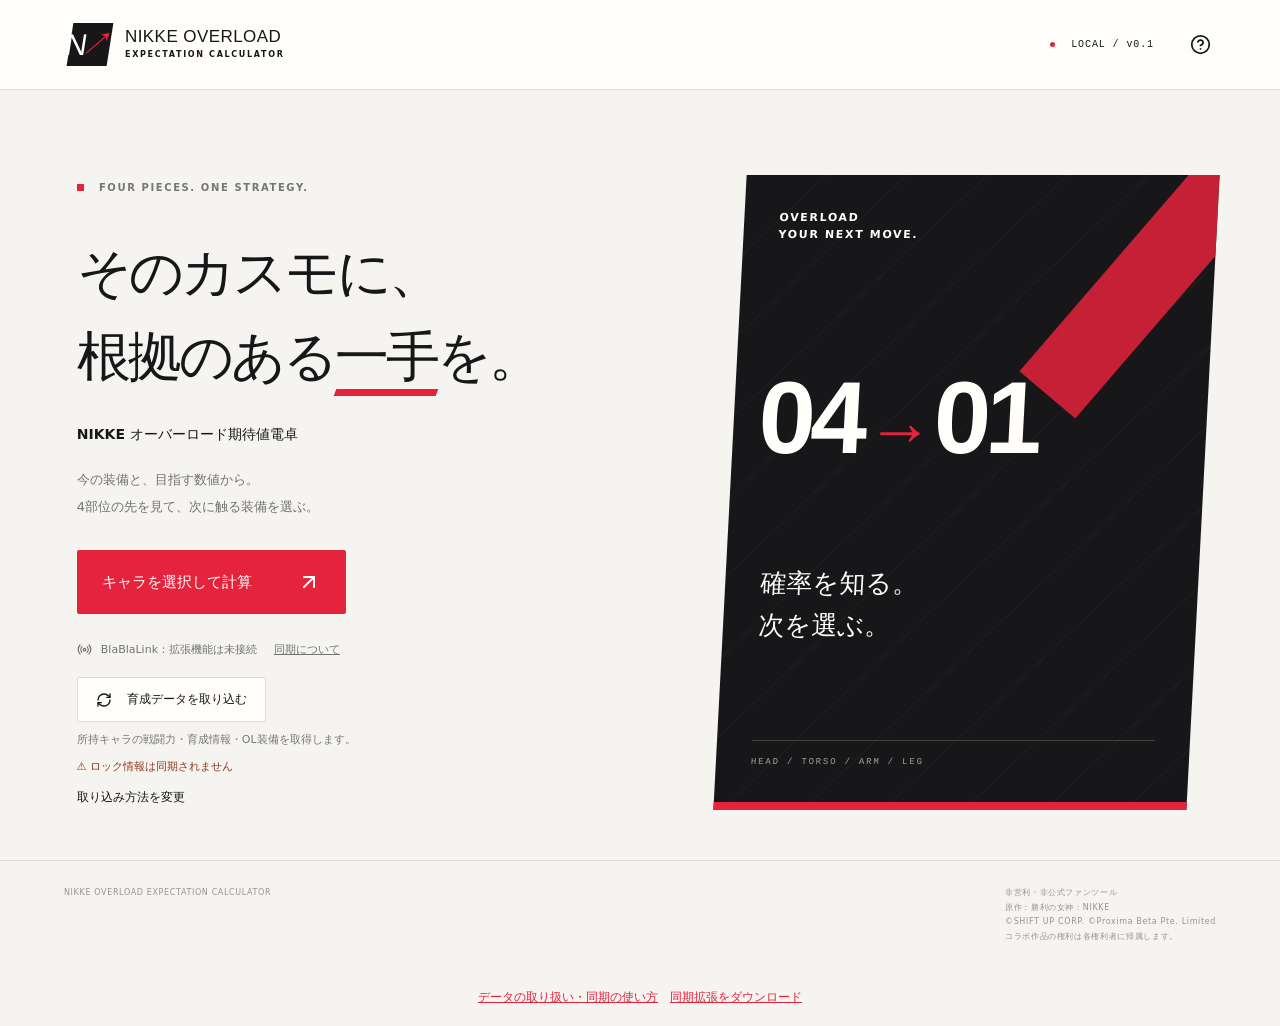
==== commit 2ee522cf: "Add optional copy import while preserving extension sync Connected extensions sync directly. Other u" ====
--- a/index.html
+++ b/index.html
@@ -1,3 +1,3 @@
-<!doctype html><html lang="ja"><head><meta name="referrer" content="no-referrer"><meta http-equiv="Content-Security-Policy" content="default-src 'self'; script-src 'self'; connect-src 'none'; img-src 'self' data: https://sg-tools-cdn.blablalink.com; style-src 'self' 'unsafe-inline' https://fonts.googleapis.com; font-src 'self' https://fonts.gstatic.com; worker-src 'self'; object-src 'none'; base-uri 'self'; form-action 'none'"><meta charset="UTF-8"/><meta name="viewport" content="width=device-width,initial-scale=1.0"/><meta name="description" content="4部位から、次の一手へ。NIKKE オーバーロード期待値電卓。"/><link rel="icon" type="image/svg+xml" href="./favicon.svg"/><title>NIKKE | オーバーロード期待値電卓</title>  <script type="module" crossorigin src="./index-BZha-I4K.js"></script>
-  <link rel="stylesheet" crossorigin href="./index-MMRflH3g.css">
+<!doctype html><html lang="ja"><head><meta name="referrer" content="no-referrer"><meta http-equiv="Content-Security-Policy" content="default-src 'self'; script-src 'self'; connect-src 'none'; img-src 'self' data: https://sg-tools-cdn.blablalink.com; style-src 'self' 'unsafe-inline' https://fonts.googleapis.com; font-src 'self' https://fonts.gstatic.com; worker-src 'self'; object-src 'none'; base-uri 'self'; form-action 'none'"><meta charset="UTF-8"/><meta name="viewport" content="width=device-width,initial-scale=1.0"/><meta name="description" content="4部位から、次の一手へ。NIKKE オーバーロード期待値電卓。"/><link rel="icon" type="image/svg+xml" href="./favicon.svg"/><title>NIKKE | オーバーロード期待値電卓</title>  <script type="module" crossorigin src="./index-C8Crb7GS.js"></script>
+  <link rel="stylesheet" crossorigin href="./index-B8ouRBlK.css">
 </head><body><div id="root"></div><aside style="padding:20px;text-align:center;font-size:12px"><a href="./privacy.html">データの取り扱い・同期の使い方</a>　<a href="./nikke-sync-extension.zip" download>同期拡張をダウンロード</a></aside></body></html>
--- a/index-B8ouRBlK.css
+++ b/index-B8ouRBlK.css
@@ -0,0 +1 @@
+@import"https://fonts.googleapis.com/css2?family=Noto+Sans+JP:wght@400;500;600;700;800;900&family=Oswald:wght@500;600;700&display=swap";:root{font-family:Noto Sans JP,system-ui,sans-serif;color:#171719;background:#f5f4f0;font-synthesis:none;font-weight:400;--red:#e6233c;--ink:#171719;--muted:#777772;--line:#deded7;--white:#fffefa}*{box-sizing:border-box}body{margin:0}button,input,select{font:inherit}button{cursor:pointer}button:disabled{cursor:default;opacity:.45}button,a,input,select,summary{outline-offset:4px}button:focus-visible,a:focus-visible,input:focus-visible,select:focus-visible,summary:focus-visible{outline:2px solid var(--red)}button{color:inherit}a{color:var(--red)}button{border:0}input,select{min-width:0;border:1px solid var(--line);background:var(--white);border-radius:3px;color:var(--ink)}input{padding:10px}select{padding:10px 28px 10px 10px}h1,h2,h3,p{margin:0}p{line-height:1.85}small{line-height:1.65}h1{font-weight:900;letter-spacing:-.055em}h2{font-size:26px;letter-spacing:-.045em}h3{font-size:16px}button{transition:background .18s,transform .18s}.app-header{height:90px;border-bottom:1px solid var(--line);display:flex;align-items:center;justify-content:space-between;padding:0 5%;background:var(--white)}.brand{display:flex;align-items:center;gap:15px;text-align:left;background:transparent;font-size:17px;font-family:Oswald,sans-serif;letter-spacing:.025em}.brand strong{font-weight:500}.brand small{display:block;font-family:system-ui,sans-serif;font-size:8px;font-weight:700;letter-spacing:.21em;margin-top:1px}.brand-mark{font-family:Oswald,sans-serif;display:flex;align-items:center;justify-content:center;position:relative;background:var(--ink);color:#fff;font-size:30px;width:40px;height:43px;transform:skew(-9deg)}.brand-mark span{color:var(--red);font-size:32px;margin-left:-6px}.header-right{display:flex;align-items:center;gap:30px}.local-label{font-family:monospace;font-size:10px;letter-spacing:.09em}.local-label i{display:inline-block;width:5px;height:5px;background:var(--red);border-radius:50%;margin-right:9px}.icon-btn{display:inline-flex;align-items:center;justify-content:center;background:transparent;min-width:32px;height:32px;padding:5px}.icon-btn:hover{background:#e9e8e3}.eyebrow{font-family:system-ui,sans-serif;font-size:10px;line-height:1.5;font-weight:700;letter-spacing:.16em}.text-btn{display:inline-flex;align-items:center;gap:5px;background:transparent;padding:4px 0;font-size:12px}.text-btn:hover{color:var(--red)}.primary,.secondary{display:inline-flex;align-items:center;justify-content:center;gap:15px;border-radius:2px;font-size:12px;font-weight:700;padding:13px 18px}.primary{background:var(--red);color:#fff}.primary:hover{background:#cf1630;transform:translateY(-1px)}.secondary{background:var(--white);border:1px solid var(--line)}.secondary:hover{border-color:var(--ink)}.primary.large{font-size:15px;padding:20px 25px;gap:45px}.home{max-width:1400px;margin:0 auto;padding:85px 6% 50px;display:grid;grid-template-columns:1.1fr .9fr;gap:50px 75px;min-height:calc(100vh - 165px)}.home-text>.eyebrow{margin:5px 0 36px;color:var(--muted)}.red-dot{display:inline-block;width:7px;height:7px;background:var(--red);margin-right:10px}.home h1{font-size:clamp(36px,4.25vw,66px);line-height:1.55;margin-bottom:22px;white-space:nowrap}.accent-word{position:relative;display:inline-block}.accent-word:after{position:absolute;content:"";height:7px;background:var(--red);left:0;right:0;bottom:4px;transform:skew(-20deg)}.home-sub{font-size:14px;font-weight:700}.home-description{font-size:13px;color:#72726f;margin:18px 0 30px;line-height:2.1}.connection{display:flex;align-items:center;gap:9px;color:#737370;font-size:11px;margin-top:24px}.connection .text-btn{font-size:11px;text-decoration:underline;margin-left:8px}.home-art{background:var(--ink);color:var(--white);min-height:450px;position:relative;overflow:hidden;transform:skew(-3deg);padding:35px;display:flex;flex-direction:column;justify-content:space-between;border-bottom:8px solid var(--red)}.home-art:after{content:"";position:absolute;background:var(--red);height:360px;width:75px;right:10px;top:-100px;transform:rotate(39deg);opacity:.85}.art-small{font-family:system-ui,sans-serif;font-weight:600;font-size:11px;letter-spacing:.15em;line-height:1.5}.art-number{font-family:Oswald,Impact,sans-serif;font-size:clamp(72px,8vw,130px);font-weight:600;letter-spacing:-.05em;line-height:1;margin:30px -10px 0;z-index:1;white-space:nowrap}.art-number span{font-size:.65em;color:var(--red);padding:0 5px}.art-caption{font-size:26px;font-weight:800;line-height:1.6;z-index:1}.art-bottom{font:9px monospace;letter-spacing:.2em;color:#a3a39c;border-top:1px solid #41413e;padding-top:16px}.art-rules{position:absolute;top:0;right:0;bottom:0;left:0;background:repeating-linear-gradient(135deg,transparent,transparent 55px,#ffffff06 56px,#ffffff06 57px)}.recent{grid-column:1/-1;margin-top:20px}.recent .section-title{padding-bottom:18px}.recent h2{font-size:16px}.recent-list{display:flex;gap:16px;flex-wrap:wrap}.recent-list>button{border:1px solid var(--line);background:var(--white);display:flex;align-items:center;gap:14px;padding:9px 14px 9px 9px;max-width:300px;text-align:left}.recent-list img,.recent-list .image-fallback{width:45px;height:54px;object-fit:cover;background:#d9d9d6}.recent-list span{font-size:12px;font-weight:700}.recent-list small{display:block;font-size:9px;font-weight:400;color:var(--muted);margin-top:4px}.recent-list svg{margin-left:10px}.page{max-width:1500px;margin:auto;padding:30px 5% 70px}.back{margin-bottom:30px}.section-top{display:flex;justify-content:space-between;gap:20px;margin-bottom:35px}.picker h1{font-size:42px;line-height:1.5;margin-top:15px}.picker>.section-top .eyebrow{color:var(--red)}.search-box{display:flex;align-items:center;gap:15px;background:var(--white);border:1px solid var(--line);padding:5px 18px;margin-bottom:15px}.search-box>input{flex:1;border:none;font-size:14px;padding:15px 0;background:transparent}.search-box span{font:11px monospace;color:var(--muted)}.filters{display:flex;gap:10px;flex-wrap:wrap;margin-bottom:30px}.filters select{font-size:11px;padding:9px;flex:1;min-width:105px}.filters .text-btn{padding:10px}.character-grid{display:grid;grid-template-columns:repeat(7,minmax(0,1fr));gap:26px 16px}.character-card{background:none;padding:0;text-align:left;min-width:0}.character-card .portrait{height:195px;background:#e6e5df;overflow:hidden;position:relative}.character-card img{height:100%;width:100%;object-fit:cover;object-position:center 25%;transition:transform .25s}.character-card:hover img{transform:scale(1.035)}.character-card:hover .portrait{outline:2px solid var(--red);outline-offset:2px}.character-card>strong{display:block;font-size:12px;line-height:1.55;margin-top:10px}.character-card>small{display:block;font-size:9px;color:var(--muted);margin-top:4px}.burst-tag{position:absolute;left:8px;top:8px;background:var(--ink);color:#fff;padding:4px 8px;font:12px Oswald,sans-serif}.card-arrow{position:absolute;bottom:8px;right:8px;color:var(--ink);background:var(--white);padding:2px}.image-fallback{height:100%;display:grid;place-items:center;font-size:32px;color:#9c9c95;background:#e5e4dc}.detail-breadcrumb{display:flex;gap:13px;align-items:center;font-size:10px;color:#8b8b84;margin-bottom:24px}.character-header{display:flex;align-items:center;justify-content:space-between;margin-bottom:28px;gap:15px}.character-identity{display:flex;align-items:center;gap:22px;min-width:0}.character-identity>img,.character-identity>.image-fallback{width:90px;height:100px;object-fit:cover;object-position:center 20%;background:#e7e6e0;border-bottom:3px solid var(--red)}.character-identity .eyebrow{color:var(--muted);font-size:9px}.character-identity h1{font-size:32px;margin:5px 0 11px;line-height:1.4}.character-meta{display:flex;gap:9px;flex-wrap:wrap}.character-meta span{font-size:10px;padding-right:10px;border-right:1px solid #cfcfc7}.character-meta span:last-child{border-right:none}.next-move{color:var(--white);background:var(--ink);padding:25px 32px 0;border-left:6px solid var(--red);position:relative;overflow:hidden}.next-move:after{content:"";position:absolute;right:37%;top:-80px;width:80px;height:300px;transform:rotate(30deg);background:#ffffff03;pointer-events:none}.next-label{display:flex;gap:9px;align-items:center;font:700 16px Oswald,sans-serif;letter-spacing:.11em;color:var(--red);padding-bottom:18px;border-bottom:1px solid #3b3b3d}.next-label svg{margin-left:auto}.red-line{display:block;width:14px;height:3px;background:var(--red)}.next-main{display:flex;align-items:center;justify-content:space-between;gap:20px;padding:25px 0}.next-main .eyebrow{font-size:9px;color:#a6a6a3;letter-spacing:.06em}.next-main h2{font:600 clamp(30px,4vw,48px) "Oswald",sans-serif;letter-spacing:-.02em;margin:8px 0 5px;line-height:1.25}.next-main h2 span{font-family:Noto Sans JP,sans-serif;font-size:.42em;font-weight:500;letter-spacing:0;color:#c2c2bb;margin-left:10px}.next-main p:last-child{font-size:12px;display:flex;align-items:center;gap:9px}.next-cost{border-left:1px solid #3b3b3d;padding-left:40px;min-width:34%}.next-cost>small{color:#a6a6a3;font-size:10px}.cost-pair{display:flex;align-items:baseline;gap:35px}.cost-pair>div{display:flex;align-items:baseline;gap:8px}.cost-pair strong{font:500 38px Oswald,sans-serif;font-variant-numeric:tabular-nums}.cost-pair span{font-size:10px;white-space:nowrap}.next-cost .cost-pair{margin:5px 0;gap:32px}.next-cost .cost-pair>div{display:flex;flex-direction:column;gap:0}.next-cost .cost-pair strong{font-size:45px}.next-bottom{border-top:1px solid #3b3b3d;font-size:10px;padding:13px 0 14px;color:#adada8;line-height:1.8}.toolbar{display:flex;align-items:center;justify-content:space-between;gap:20px;padding:22px 0 28px}.inventory{display:flex;gap:20px}.inventory label{display:flex;align-items:center;gap:10px;font-size:11px}.inventory input{width:95px;font:500 20px Oswald,sans-serif}.sync-controls{text-align:right}.sync-controls>small{display:block;font-size:9px;color:var(--muted);margin-top:7px}.section-title{display:flex;justify-content:space-between;align-items:center;gap:15px;padding-bottom:22px;padding-top:20px}.section-title .eyebrow{color:var(--muted);font-size:9px;margin-bottom:7px}.muted{font-size:10px;color:var(--muted)}.equipment-grid{display:grid;grid-template-columns:repeat(4,minmax(0,1fr));gap:15px}.equipment-card{background:var(--white);border:1px solid var(--line);min-width:0}.equipment-card header{padding:18px 15px;display:flex;gap:12px;align-items:center;border-bottom:1px solid var(--line)}.asset-placeholder{background:#eeede7;color:#818179;width:43px;height:43px;display:grid;place-items:center}.equipment-card header .eyebrow{font-size:7px;color:var(--muted);letter-spacing:.13em}.equipment-card h3{font:500 23px Oswald,sans-serif;margin-top:2px}.equipment-card h3 small{font:10px Noto Sans JP,sans-serif;color:var(--muted);margin-left:6px}.option-row{padding:13px 10px;display:flex;align-items:flex-start;gap:8px;border-bottom:1px solid #ededE7}.option-row.locked{background:#f0f0e9}.slot-index{font:500 17px Oswald,sans-serif;width:23px;color:#77766d;flex-shrink:0;padding-top:5px}.slot-index span{font:7px system-ui,sans-serif;display:block;margin-top:5px;letter-spacing:0}.option-fields{flex:1;min-width:0}.option-fields>select{width:100%;font-size:10px;border:0;background:transparent;padding:5px 16px 6px 2px;font-weight:600}.value-lock{display:flex;gap:3px}.value-lock>select{flex:1;width:50%;font-size:10px;padding:5px 0 5px 3px}.lock-field{display:flex;align-items:center;gap:1px;width:65px}.lock-field>select{padding:5px 0;font-size:9px;width:50px;background:transparent;border:0}.lock-field svg{flex-shrink:0;color:#84847d}.equipment-card footer{display:flex;gap:5px;align-items:center;font-size:8px;color:#8a8a82;padding:10px}.totals{display:flex;gap:10px 18px;align-items:center;flex-wrap:wrap;background:#eeede7;padding:17px;margin:15px 0 10px;font-size:10px}.totals>span:first-child{font-weight:700}.totals strong{font-weight:600;margin-left:4px}.caption{display:block;font-size:9px;color:var(--muted);line-height:1.9}.goals{margin-top:26px}.depth-control{display:flex;align-items:center;gap:9px;font-size:10px;color:var(--muted)}.depth-control select{padding:8px;font-size:10px}.goal-columns{display:grid;grid-template-columns:1fr 1fr;gap:24px}.required-panel,.optional-panel{background:var(--white);border:1px solid var(--line);padding:25px}.goal-columns h3{display:flex;align-items:center;gap:12px;font-size:14px}.tag{display:inline-block;background:var(--ink);color:#fff;font-size:9px;padding:4px 9px;letter-spacing:.04em}.tag.outline{background:transparent;border:1px solid #c4c4bc;color:#64645f}.goal-columns p{font-size:10px;color:var(--muted);margin:12px 0 18px}.goal-row{display:flex;gap:10px;align-items:center;margin-bottom:10px}.goal-row>label{display:flex;align-items:center;justify-content:space-between;gap:20px;flex:1;font-size:12px;font-weight:600}.unit-input{display:flex;align-items:center;background:#f5f4ef;border:1px solid var(--line);max-width:180px}.unit-input input{background:transparent;border:0;width:100%;padding:10px;font-family:Oswald,sans-serif;font-size:21px;font-weight:500}.unit-input>span{font-size:10px;white-space:nowrap;padding-right:12px;color:var(--muted)}.required-panel>select,.optional-panel>select{border-style:dashed;background:transparent;font-size:11px;width:100%;margin-top:6px;color:var(--muted)}.ammo-goal{border-top:1px solid var(--line);margin-top:20px;padding-top:18px}.ammo-goal label{display:flex;align-items:center;justify-content:space-between;gap:10px;font-size:12px;font-weight:600}.ammo-goal .unit-input{margin-right:42px}.ammo-goal small{display:block;font-size:9px;color:var(--muted);margin-top:8px}.optional-row{display:flex;align-items:center;gap:12px;border-bottom:1px solid var(--line);padding:9px 0}.optional-row strong{font-weight:500;font-size:12px;flex:1}.priority-number{font:500 20px Oswald,sans-serif;color:#99998f}.optional-row:first-of-type .priority-number{color:var(--red)}.optional-panel .optional-note{font-size:9px;line-height:1.9;margin-bottom:0}.results{margin-top:30px}.tabs{display:flex;border-bottom:2px solid var(--ink);gap:0}.tabs button{flex:1;background:transparent;text-align:left;padding:17px 20px;font-size:13px;font-weight:700;display:flex;justify-content:space-between}.tabs button.active{background:var(--ink);color:var(--white)}.tabs button.active span{color:var(--red)}.tabs button span{font:500 15px Oswald,sans-serif;color:#99998f}.method-note{font-size:10px;color:var(--muted);margin:16px 0 22px}.route-card{background:var(--white);border:1px solid var(--line);margin-bottom:13px}.route-heading{display:flex;align-items:center;gap:22px;padding:22px 25px}.rank{font:600 38px Oswald,sans-serif;color:var(--red);line-height:1}.route-heading h3{font-size:17px;letter-spacing:.01em}.route-heading p{font-size:10px;color:var(--muted);margin-top:4px}.route-heading>.cost-pair{margin-left:auto}.route-heading .cost-pair strong{font-size:28px}.route-chips{display:flex;gap:9px;flex-wrap:wrap;padding:0 25px 18px}.route-chips>span{padding:5px 9px;font-size:9px;background:#f1f0eb;border:1px solid #e5e4dc}.route-card details{border-top:1px solid var(--line)}summary{cursor:pointer;display:flex;justify-content:space-between;align-items:center;padding:13px 25px;font-size:10px;color:#797971;list-style:none}.route-detail{padding:8px 25px 25px}.route-detail p{font-size:11px;margin-bottom:15px}.route-detail table,.optional-comparison table{width:100%;border-collapse:collapse;font-size:10px}.route-detail th,.optional-comparison th{text-align:left;background:#eeede7;font-weight:600}.route-detail th,.route-detail td,.optional-comparison th,.optional-comparison td{padding:10px;border-bottom:1px solid var(--line)}.completion{font-size:10px;display:flex;flex-wrap:wrap;gap:10px;margin-top:18px;align-items:center}.completion>span{display:flex;gap:5px;align-items:center;font-weight:700}.completion>div{border-left:1px solid var(--line);padding-left:10px}.optional-comparison{margin-top:35px}.optional-comparison>p{margin:12px 0 18px}.optional-comparison>small{font-size:9px;color:var(--muted);margin-top:10px;display:block}.empty-message{padding:50px 25px;background:#ebeae3;text-align:center;font-size:12px;color:#76766d;display:flex;justify-content:center;gap:12px;align-items:center}.error-box{padding:20px;border-left:3px solid var(--red);background:#f7e8e7;font-size:12px}.notice{padding:15px 18px;margin:0 0 20px;background:#eae9e2;border-left:3px solid var(--ink);font-size:11px;line-height:1.8;overflow-wrap:anywhere}.app-footer{display:flex;justify-content:space-between;padding:25px 5%;border-top:1px solid var(--line);gap:15px;color:#95958c;font-size:8px;letter-spacing:.08em}.drawer-backdrop,.modal-backdrop{position:fixed;top:0;right:0;bottom:0;left:0;background:#11111170;z-index:20;display:flex}.drawer-backdrop{justify-content:flex-end}.drawer{width:min(510px,100%);background:var(--white);overflow:auto;box-shadow:-20px 0 60px #0002;animation:slide .2s ease}.drawer-picker{padding:30px 25px}.drawer-picker h1{font-size:26px}.drawer-picker .section-top{margin-bottom:20px}.drawer-picker .character-grid{grid-template-columns:repeat(3,minmax(0,1fr));gap:20px 12px}.drawer-picker .character-card .portrait{height:160px}.drawer-picker .filters{gap:6px}.drawer-picker .filters select{min-width:115px;font-size:10px}.drawer-picker .character-card>strong{font-size:10px}.modal-backdrop{align-items:center;justify-content:center;padding:25px}.help-modal{max-width:650px;max-height:90vh;overflow:auto;background:var(--white);padding:40px;position:relative;box-shadow:0 10px 50px #0003}.help-modal .close{position:absolute;top:20px;right:20px}.help-modal h2{margin:12px 0 25px}.help-modal h3{margin:24px 0 10px}.help-modal p,.help-modal li{font-size:12px;line-height:1.9;color:#62625a}.help-modal p+p{margin-top:10px}.help-modal ol{padding-left:20px}.help-modal li{margin-bottom:7px}.help-modal code{background:#edece6;padding:1px 5px}.spinner{width:16px;height:16px;border:2px solid #c7c7be;border-top-color:var(--red);border-radius:50%;animation:spin 1s linear infinite}.spin{animation:spin 1s linear infinite}@keyframes spin{to{transform:rotate(360deg)}}@keyframes slide{0%{transform:translate(35px);opacity:.6}to{transform:translate(0);opacity:1}}@media(min-width:1600px){.character-grid{grid-template-columns:repeat(8,minmax(0,1fr))}}@media(max-width:1100px){.character-grid{grid-template-columns:repeat(5,minmax(0,1fr))}.equipment-grid{grid-template-columns:repeat(2,minmax(0,1fr))}.option-fields>select{font-size:12px}.value-lock>select{font-size:11px}.lock-field{width:82px}.lock-field>select{width:62px;font-size:10px}.home{gap:40px;padding:65px 5%}.home-art{padding:25px;min-height:430px}.toolbar{align-items:flex-start}.inventory{gap:12px}.inventory label{display:block}.inventory input{display:block;margin-top:6px}.next-cost{padding-left:30px}.next-main h2{font-size:40px}.next-cost .cost-pair strong{font-size:38px}.goal-row>label{gap:10px}.unit-input{max-width:145px}}@media(max-width:760px){.app-header{height:72px;padding:0 5%}.brand{font-size:15px;gap:12px}.brand-mark{width:33px;height:36px;font-size:25px}.brand small{font-size:6px}.header-right{gap:12px}.local-label{font-size:8px}.home{padding:45px 6% 35px;grid-template-columns:1fr;gap:35px}.home h1{font-size:42px;white-space:normal}.home-text>.eyebrow{margin-bottom:28px;font-size:8px}.home-art{min-height:220px;height:245px;transform:skew(-2deg);padding:24px}.art-number{position:absolute;right:25px;top:42px;font-size:94px;margin:0}.art-caption{font-size:20px;margin-top:15px}.art-bottom{font-size:8px}.home-art:after{right:15px;top:-190px}.home-description,.home-sub{font-size:12px}.home .primary.large{font-size:13px;padding:18px 22px;gap:35px}.recent{margin-top:0}.recent-list{gap:8px}.recent-list>button{width:100%;max-width:none}.recent-list>button svg{margin-left:auto}.page{padding:22px 4% 45px}.picker h1{font-size:30px}.character-grid{grid-template-columns:repeat(4,minmax(0,1fr));gap:20px 10px}.character-card .portrait{height:150px}.character-card>strong{font-size:10px}.character-card>small{font-size:8px}.filters{gap:7px}.filters select{flex:1 1 30%;min-width:90px;font-size:10px}.search-box{padding:4px 12px;gap:9px}.search-box>input{font-size:12px}.search-box span{font-size:9px}.character-identity{gap:13px;align-items:flex-start}.character-identity>img,.character-identity>.image-fallback{width:65px;height:83px}.character-identity h1{font-size:23px;margin:6px 0 9px}.character-meta{gap:5px 0}.character-meta span{font-size:8px;padding:0 7px}.character-meta span:first-child{padding-left:0}.character-header{align-items:flex-start;position:relative;padding-bottom:36px;margin-bottom:12px}.character-header>.secondary{position:absolute;right:0;bottom:0;font-size:10px;padding:8px 11px}.detail-breadcrumb{margin-bottom:18px}.next-move{padding:20px 20px 0;border-left-width:4px}.next-label{font-size:14px;padding-bottom:12px}.next-main{display:block;padding:20px 0 18px}.next-main h2{font-size:38px;margin:8px 0}.next-main p:last-child{font-size:10px}.next-cost{border-left:0;border-top:1px solid #3b3b3d;padding:16px 0 0;margin-top:19px}.next-cost>small{font-size:9px}.next-cost .cost-pair{gap:32px;margin-top:7px}.next-cost .cost-pair>div{flex-direction:row;gap:9px;align-items:baseline}.next-cost .cost-pair strong{font-size:35px}.next-cost .cost-pair span{font-size:9px}.next-bottom{font-size:9px;padding:11px 0}.toolbar{flex-direction:column;gap:18px;padding:20px 0}.inventory{width:100%;gap:15px}.inventory label{flex:1;display:flex;align-items:center;gap:9px;font-size:9px}.inventory input{width:90px;flex:1;margin:0;font-size:18px;max-width:110px}.sync-controls{width:100%;text-align:left;display:flex;flex-direction:column;align-items:flex-start;gap:4px}.sync-controls>.secondary{font-size:10px;padding:10px 13px}.section-title h2{font-size:22px}.section-title{padding:20px 0 17px}.section-title>.muted{font-size:8px;max-width:100px;text-align:right}.equipment-grid{gap:10px}.equipment-card header{padding:14px 10px;gap:8px}.asset-placeholder{width:34px;height:35px}.equipment-card header .eyebrow{font-size:6px}.equipment-card h3{font-size:21px}.option-row{padding:12px 7px;gap:5px}.slot-index{width:19px;font-size:14px}.slot-index span{font-size:6px}.option-fields>select{font-size:10px;padding-left:0}.value-lock{display:block}.value-lock>select{width:100%;font-size:10px}.lock-field{margin-top:3px;width:100%;justify-content:flex-end}.lock-field>select{font-size:9px;width:53px}.equipment-card footer{font-size:7px;padding:8px 6px;gap:2px}.equipment-card footer svg{display:none}.totals{font-size:9px;padding:13px;gap:10px 13px}.caption{font-size:8px}.goals{margin-top:12px}.goal-columns{grid-template-columns:1fr;gap:14px}.required-panel,.optional-panel{padding:20px}.goal-row>label{font-size:12px}.unit-input{max-width:160px}.depth-control{font-size:9px;gap:5px}.depth-control select{font-size:9px;padding:7px}.tabs button{font-size:11px;padding:14px 11px}.tabs button span{font-size:12px}.method-note{font-size:9px}.route-heading{flex-wrap:wrap;gap:13px;padding:18px}.rank{font-size:32px}.route-heading h3{font-size:15px}.route-heading p{font-size:9px}.route-heading>.cost-pair{width:100%;margin-left:0;border-top:1px solid var(--line);padding-top:9px;gap:26px}.route-heading .cost-pair strong{font-size:27px}.route-chips{padding:0 18px 15px;gap:5px}.route-chips>span{font-size:8px;padding:4px 7px}.route-detail{padding:5px 16px 20px}.route-detail p{font-size:10px}.route-detail table{font-size:9px}.route-detail th,.route-detail td{padding:8px 5px}.route-detail td:last-child{max-width:130px}.optional-comparison table{font-size:8px}.optional-comparison th,.optional-comparison td{padding:9px 4px}.optional-comparison h3{font-size:14px}.optional-comparison>small{font-size:8px}.app-footer{flex-direction:column;font-size:7px;gap:8px;padding:20px 5%}.help-modal{padding:30px 24px;max-height:92vh}.modal-backdrop{padding:12px}.help-modal h2{font-size:23px}.help-modal p,.help-modal li{font-size:11px}}@media(max-width:440px){.character-grid{grid-template-columns:repeat(3,minmax(0,1fr))}.character-card .portrait{height:145px}.local-label{display:none}.home h1{font-size:35px}.home .connection{font-size:9px;gap:7px}.connection .text-btn{font-size:9px}.art-number{font-size:85px;right:20px}.art-caption{font-size:17px}.next-cost .cost-pair{gap:23px}.next-cost .cost-pair strong{font-size:32px}.next-main h2{font-size:34px}.equipment-grid{grid-template-columns:1fr}.option-row{padding:13px;gap:13px}.option-fields>select{font-size:12px}.value-lock{display:flex;gap:7px}.value-lock>select{width:auto;flex:1;font-size:11px}.lock-field{width:80px;margin-top:0}.lock-field>select{font-size:10px;width:60px}.slot-index{font-size:18px;width:25px}.slot-index span{font-size:7px}.equipment-card footer{font-size:8px;padding:10px 13px}.equipment-card header{padding:15px}.equipment-card header .eyebrow{font-size:8px}.equipment-card h3{font-size:23px}.asset-placeholder{width:40px;height:40px}.drawer-picker{padding:25px 15px}.drawer-picker .character-card .portrait{height:140px}}@media(prefers-reduced-motion:reduce){*,*:before,*:after{animation:none!important;transition:none!important;scroll-behavior:auto!important}}.equipment-image{width:66px;height:74px;object-fit:contain;flex-shrink:0;display:block}@media(max-width:760px){.equipment-image{width:48px;height:54px}}.lock-choice{position:relative;min-width:76px;height:34px;display:flex;align-items:center;justify-content:flex-start;gap:6px}.lock-choice>svg{flex-shrink:0}.lock-none>svg{color:#858582}.lock-module>svg{color:#04b7ef}.lock-key>svg{color:#ce4d4b}.lock-choice-value{width:34px;height:32px;display:flex;align-items:center;justify-content:center;font-size:10px;color:#333}.lock-choice-value img{width:32px;height:30px;object-fit:contain}.lock-choice>select{position:absolute;top:0;right:0;bottom:0;left:0;width:100%;height:100%;opacity:0;cursor:pointer}.lock-choice:focus-within{outline:2px solid #04a6db;outline-offset:2px}.lock-choice:after{content:"⌄";font-size:11px;color:#666;pointer-events:none}.lock-choice:has(select:disabled){opacity:.45}.home-sync{margin-top:16px;display:flex;flex-direction:column;align-items:flex-start;gap:9px}.home-sync small,.sort-caption{font-size:11px;color:#777}.home-sync .notice{font-size:12px;line-height:1.7}.sort-caption{margin:15px 0}.character-card .combat-value{color:#242424;font-weight:700;margin-top:7px}.ammo-breakdown{margin-top:16px;font-size:12px;line-height:1.8}.ammo-breakdown table{width:100%;border-collapse:collapse}.ammo-breakdown th,.ammo-breakdown td{padding:6px 8px;border-bottom:1px solid var(--line);text-align:right}.ammo-breakdown th:first-child{text-align:left}.ammo-breakdown thead{color:#777;font-size:10px}.ammo-breakdown p{margin:12px 0!important;color:#444!important}.ammo-breakdown .ammo-target{padding:10px;background:#eeede7}.ammo-breakdown strong{color:#171717}.ammo-breakdown small{display:block;font-size:10px}.sync-notice{margin:16px 0;padding:14px 16px;border:1px solid var(--line);border-left:3px solid var(--red);background:var(--white);font-size:12px;line-height:1.8;text-align:left}.sync-notice strong{display:block;font-size:13px;margin-bottom:7px}.sync-notice p+p{margin-top:8px}.sync-notice small{display:block;margin-top:10px;color:#695b46}.app-footer{line-height:1.8}.result-stack{display:flex;flex-direction:column;gap:38px;margin:24px 0 50px}.result-stack .next-move{margin:0}.recommended,.other-routes{min-width:0}.result-stack h2{font-size:28px}.result-stack .next-main h2{font-size:clamp(32px,4vw,52px)}.next-operation{font-size:23px!important;font-weight:800}.next-bottom p{margin:5px 0}.cost-pair{gap:26px}.cost-pair>div{display:flex;flex-direction:column;align-items:flex-start;gap:3px}.cost-pair .cost-label{display:flex;align-items:center;gap:5px;font-size:12px;color:var(--muted);white-space:nowrap}.cost-label img{width:23px;height:23px;object-fit:contain}.next-cost .cost-pair strong,.recommended-cost .cost-pair strong{color:var(--red)}.recommended-cost{display:flex;align-items:center;justify-content:space-between;gap:20px;background:#fffefa;border:1px solid var(--line);padding:20px 24px;margin:18px 0}.recommended-cost>span{font-size:13px}.route-basis{font-size:12px;color:var(--muted);margin:14px 0}.route-steps{list-style:none;padding:0;margin:20px 0}.route-steps>li{display:grid;grid-template-columns:42px minmax(0,1fr);gap:16px;padding:24px 0;border-bottom:1px solid var(--line)}.step-number{font-family:Oswald,sans-serif;font-size:25px;color:#6a6a65}.route-steps h3{font-size:17px;margin-bottom:10px}.route-steps p,.lock-instructions{font-size:13px;line-height:1.9}.lock-instructions{padding-left:20px;margin:0}.operation-cost{display:flex;align-items:center;gap:24px;flex-wrap:wrap;margin-top:12px}.operation-cost>span{font-size:12px;color:var(--muted)}.operation-cost .cost-pair strong{font-size:22px}.operation-cost .cost-label img{width:18px;height:18px}.outcome-branches{display:grid;grid-template-columns:1fr 1fr;gap:16px}.outcome-branches>article,.branch-routes>article{background:var(--white);border:1px solid var(--line);padding:18px}.branch-label{display:block;font-weight:800;font-size:13px;margin-bottom:8px}.branch-routes{display:grid;grid-template-columns:repeat(auto-fit,minmax(230px,1fr));gap:12px}.transition-tag{display:inline-block;margin:9px 0 4px;border:1px solid #aaa;padding:2px 8px;font-size:11px}.route-recalculate{margin-top:15px!important;color:var(--muted)}.result-stack .optional-comparison{margin:0;padding:0;border:0}.optional-comparison>p{font-size:13px}.optional-cost-list{display:grid;gap:18px;margin:20px 0}.optional-cost-card{border:1px solid var(--line);background:var(--white);padding:22px}.optional-cost-card h3{font-size:16px;margin-bottom:20px}.optional-cost-columns{display:grid;grid-template-columns:repeat(3,minmax(0,1fr));gap:20px}.optional-cost-columns>div+div{border-left:1px solid var(--line);padding-left:20px}.optional-cost-columns h4{font-size:12px;margin:0 0 12px}.optional-cost-columns .cost-pair{gap:22px;flex-wrap:wrap}.optional-cost-columns .cost-pair strong{font-size:25px}.extra-cost{background:#f6f5f0;padding:12px!important}.optional-comparison>small{display:block;color:var(--muted)}.alternatives-disclosure>summary{display:flex;align-items:center;gap:14px;cursor:pointer;border:1px solid var(--line);padding:20px;background:var(--white);font-weight:700}.alternatives-disclosure>summary span{margin-left:auto;font-size:12px;color:var(--muted)}.alternatives-disclosure[open]>summary svg{transform:rotate(180deg)}.alternative-card{background:var(--white);border:1px solid var(--line);padding:22px;margin-top:12px}.alternative-heading{display:grid;grid-template-columns:48px minmax(0,1fr) auto;gap:15px;align-items:start}.alternative-heading h3{font-size:15px}.alternative-heading p{font-size:12px;color:var(--muted);margin-top:8px}.alternative-heading .cost-pair strong{font-size:25px}.alternative-card>details{margin-top:18px;font-size:12px}.alternative-card summary{cursor:pointer}.result-stack .method-note{line-height:1.8;font-size:11px;margin-top:14px}.lock-sync-short{color:#8f381f!important;font-weight:700}.lock-sync-warning{padding:18px 20px;border:1px solid #d7c49e;border-left:4px solid #aa6d18;background:#fff8e8;margin:18px 0 22px;font-size:13px}.lock-sync-warning strong{display:block;margin-bottom:6px}.lock-sync-warning small{display:block;margin-top:6px}.manual-lock-pending{font-size:10px;color:#8f611c;display:block;margin-top:6px}#equipment-inputs{scroll-margin-top:20px}.lock-choice select{max-width:100%}@media(max-width:800px){.outcome-branches,.optional-cost-columns{grid-template-columns:1fr}.optional-cost-columns>div+div{border-left:0;border-top:1px solid var(--line);padding:16px 0 0}.alternative-heading{grid-template-columns:40px minmax(0,1fr)}.alternative-heading>div:last-child{grid-column:2}.recommended-cost{align-items:flex-start;flex-direction:column}.result-stack .section-title{align-items:flex-start;gap:14px;flex-wrap:wrap}.result-stack .tabs button{padding:12px 10px;font-size:12px}.route-steps>li{grid-template-columns:28px minmax(0,1fr);gap:10px}.branch-routes{grid-template-columns:1fr}.optional-cost-card{padding:16px}.result-stack h2{font-size:24px}.next-cost .cost-pair{gap:22px}.result-stack{gap:30px}}.next-cost .cost-label{color:#c4c4c4}.result-stack .tabs button{white-space:nowrap}@media(max-width:480px){.result-stack .tabs button{padding:16px 8px}.result-stack .tabs button span{display:none}}.quick-equipment-trigger{position:fixed;right:24px;bottom:max(24px,env(safe-area-inset-bottom));z-index:40;width:76px;height:76px;background:var(--ink);color:var(--white);border:1px solid var(--ink);border-top:4px solid var(--red);box-shadow:0 4px 16px #0002;display:flex;flex-direction:column;align-items:center;justify-content:center;gap:7px;font-size:11px;font-weight:700}.quick-equipment-trigger:hover{background:#303033}.quick-equipment-trigger.is-open{visibility:hidden}.quick-equipment-panel{position:fixed;inset:auto 0 0;z-index:50;height:52vh;height:52dvh;background:var(--white);border-top:4px solid var(--red);box-shadow:0 -8px 32px #0003;display:flex;flex-direction:column;outline:none}.quick-equipment-header{display:flex;justify-content:space-between;align-items:center;gap:16px;padding:12px 24px;border-bottom:1px solid var(--line);flex:none}.quick-equipment-header h2{font-size:20px;margin-top:3px}.quick-equipment-header small{font-size:11px;color:var(--muted)}.quick-equipment-header .icon-btn{width:44px;height:44px;flex:none}.quick-equipment-content{overflow:auto;overscroll-behavior:contain;padding:12px 24px max(18px,env(safe-area-inset-bottom));min-height:0;scrollbar-gutter:stable;flex:1}.quick-equipment-note{color:#8f381f;font-size:11px;margin-bottom:10px}.quick-equipment-content .equipment-card header{padding:10px 14px}.quick-equipment-content .equipment-image{width:44px;height:50px}.quick-equipment-content .option-row{padding-top:10px;padding-bottom:10px}.detail-page{padding-bottom:100px}@media(max-width:800px){.quick-equipment-trigger{right:14px;bottom:max(14px,env(safe-area-inset-bottom));width:64px;height:64px;font-size:10px;gap:4px}.quick-equipment-panel{height:55vh;height:55dvh}.quick-equipment-header{padding:10px 14px}.quick-equipment-header h2{font-size:17px}.quick-equipment-header small{font-size:10px}.quick-equipment-content{padding:10px 14px max(16px,env(safe-area-inset-bottom))}}.quick-equipment-panel{height:50vh;height:50dvh}.quick-equipment-header{padding:5px 16px;min-height:42px;gap:8px}.quick-equipment-header h2{font-size:17px;margin:0;display:flex;align-items:baseline;gap:12px}.quick-equipment-header h2 small{font-size:11px;font-weight:400}.quick-equipment-header .icon-btn{width:32px;height:32px}.quick-equipment-content{padding:0 16px;scrollbar-gutter:auto;display:flex;min-height:0}.quick-equipment-note{flex:none;display:flex;justify-content:space-between;gap:8px;margin:0;padding:5px 16px max(6px,env(safe-area-inset-bottom));font-size:10px;color:var(--muted);line-height:1.5}.quick-equipment-note span{color:#8f381f}.compact-equipment-table{table-layout:fixed;width:100%;border-collapse:collapse;align-self:stretch;font-size:12px}.compact-equipment-table thead th{font-size:11px;color:var(--muted);font-weight:500;height:22px}.compact-equipment-table th:first-child{width:48px}.compact-equipment-table tbody th{font-size:21px;font-weight:800;text-align:left}.compact-equipment-table tbody tr+tr{border-top:1px solid var(--line)}.compact-equipment-table td{padding:4px 8px;border-left:1px solid var(--line)}.compact-slot{display:grid;grid-template-columns:minmax(0,1fr) 94px 30px;gap:5px;align-items:center}.compact-choice{position:relative;display:flex;align-items:center;min-width:0;height:30px;background:#f3f2ee;border:1px solid var(--line);border-radius:2px;padding:0 16px 0 7px;white-space:nowrap}.compact-choice>span{overflow:hidden;text-overflow:ellipsis;font-size:12px;line-height:1.4}.compact-choice:not(.compact-lock):after{content:"⌄";position:absolute;right:4px;color:#777;font-size:10px;pointer-events:none}.compact-choice>select{position:absolute;top:0;right:0;bottom:0;left:0;width:100%;height:100%;opacity:0;cursor:pointer;padding:0}.compact-choice:focus-within{outline:2px solid var(--red);outline-offset:1px}.compact-value{font-variant-numeric:tabular-nums;font-weight:700}.compact-value.is-empty{opacity:.45}.compact-lock{padding:0;justify-content:center;background:transparent}.compact-lock>span{display:flex;align-items:center}.compact-lock img{width:22px;height:22px;object-fit:contain}.compact-lock.lock-free{color:#888}.compact-lock.lock-permanent{border-color:#00a9e5;background:#effaff}.compact-lock.lock-temporary{border-color:#c74f4f;background:#fff4f3}@media(max-width:800px){.compact-slot{grid-template-columns:minmax(0,1fr) 25px;gap:2px}.compact-effect{grid-column:1/-1}.compact-choice{height:23px;padding-left:4px;padding-right:11px}.compact-choice>span{font-size:11px}.compact-lock{padding:0}.compact-lock img{width:20px;height:20px}.compact-equipment-table th:first-child{width:30px}.compact-equipment-table tbody th{font-size:18px}.compact-equipment-table td{padding:2px 4px}.compact-equipment-table thead th{height:19px;font-size:10px}.quick-equipment-header{padding:4px 10px;min-height:38px}.quick-equipment-header h2{font-size:15px;gap:8px}.quick-equipment-content{padding:0 8px}.quick-equipment-note{padding:4px 10px max(5px,env(safe-area-inset-bottom));font-size:9px;gap:4px}}@media(max-height:650px)and (max-width:800px){.compact-choice{height:20px}.quick-equipment-header{min-height:32px}.quick-equipment-header .icon-btn{height:28px}.compact-equipment-table td{padding-top:1px;padding-bottom:1px}.quick-equipment-note{font-size:8px}}.import-modal{position:relative;width:min(680px,calc(100vw - 32px));max-height:90dvh;overflow:auto;background:#fff;padding:32px;color:#171717;box-shadow:0 16px 64px #0003}.import-modal h2{margin-bottom:24px}.import-modal h3{margin-top:24px}.import-modal li{margin:12px 0;line-height:1.7}.import-modal textarea{display:block;width:100%;box-sizing:border-box;margin:16px 0;padding:12px;border:1px solid #ccc;font:inherit;resize:vertical}.import-modal small{display:block;margin-top:18px;line-height:1.7}.import-modal details{padding:16px;background:#f5f4f0;margin:20px 0}.import-modal summary{cursor:pointer;font-weight:700}.import-choices{display:grid;gap:16px}.import-choices button{padding:24px;text-align:left;border:1px solid #ccc;background:#fff;cursor:pointer}.import-choices button:hover,.import-choices button:focus-visible{border-color:#c3182b;background:#faf5f5}.import-choices strong,.import-choices span{display:block}.import-choices strong{font-size:20px;margin-bottom:8px}.import-choices span{font-size:14px;color:#666}.import-preview{border-left:4px solid #c3182b;background:#f5f4f0;padding:20px;margin:20px 0}.import-preview strong{font-size:24px}.import-preview p{line-height:1.7}@media(max-width:600px){.import-modal{padding:24px 18px}.import-choices button{padding:20px 16px}}.import-modal>.close{position:absolute;right:18px;top:18px}
